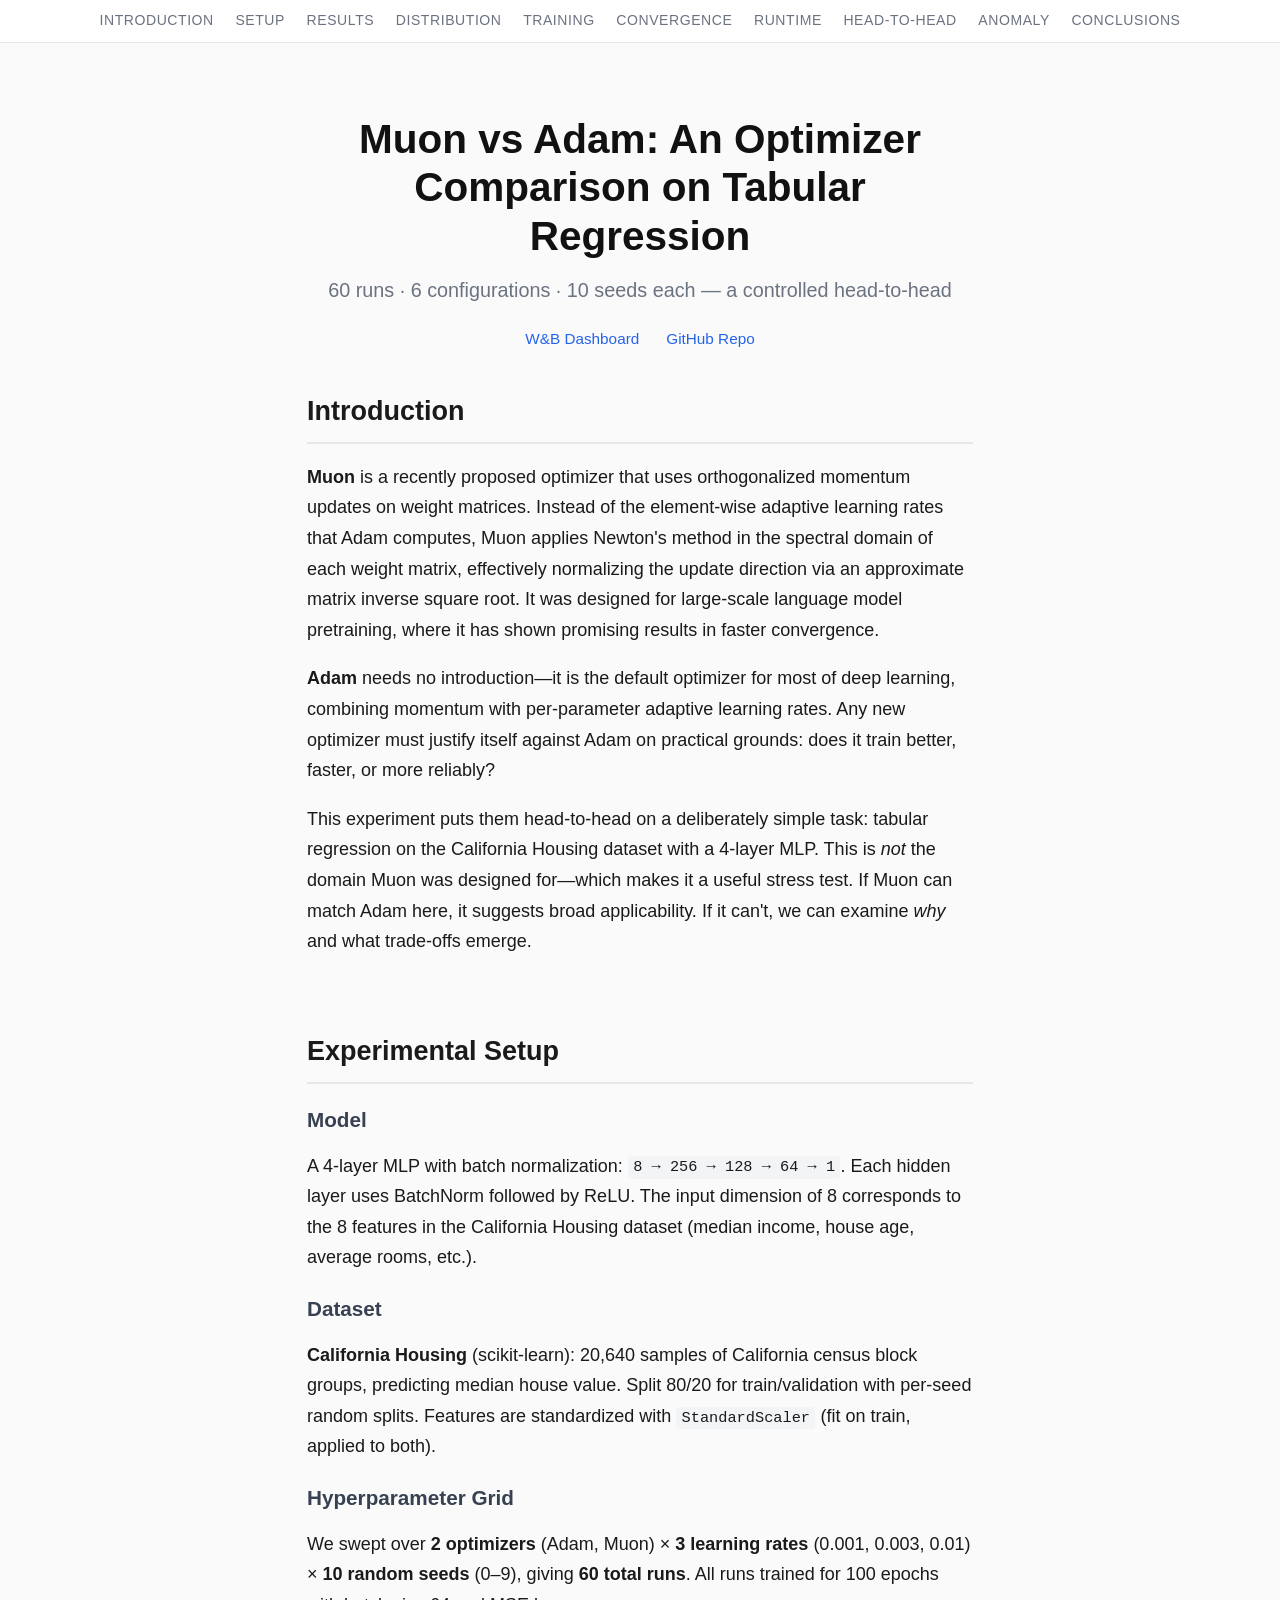
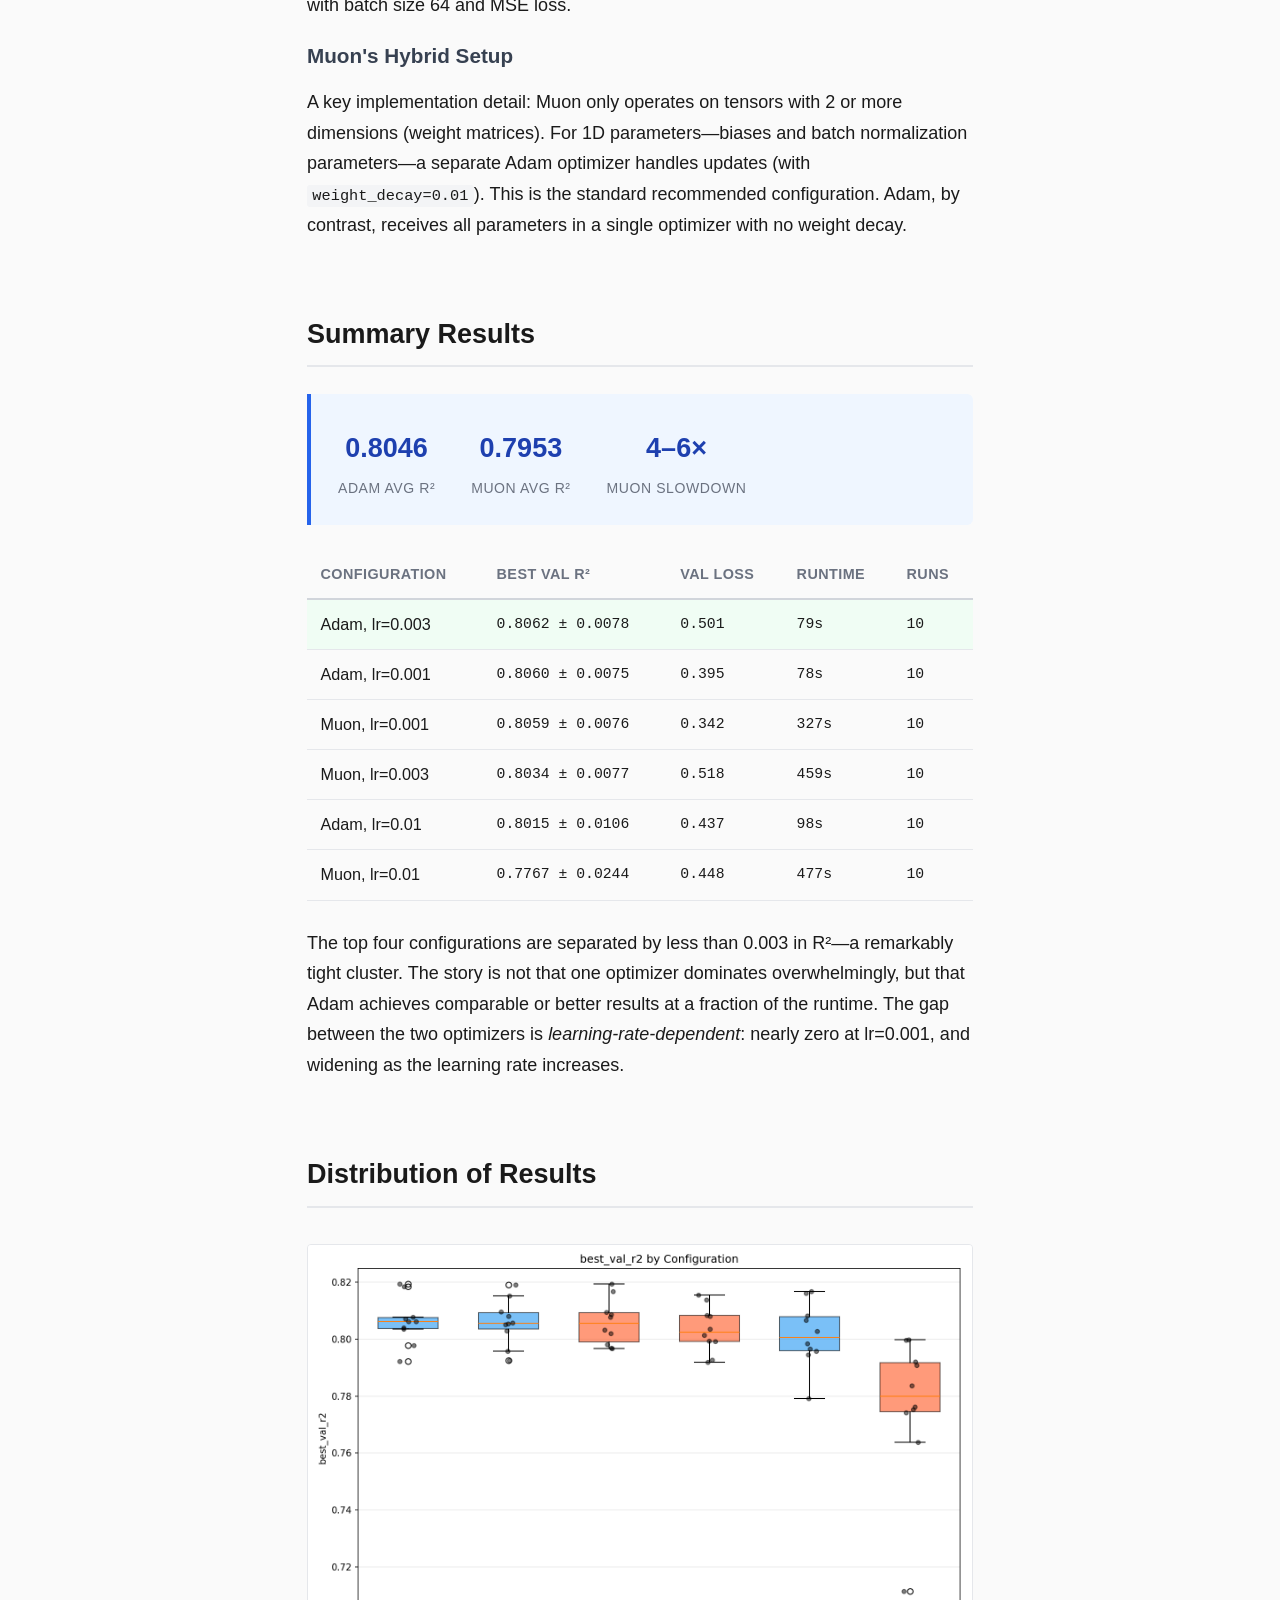
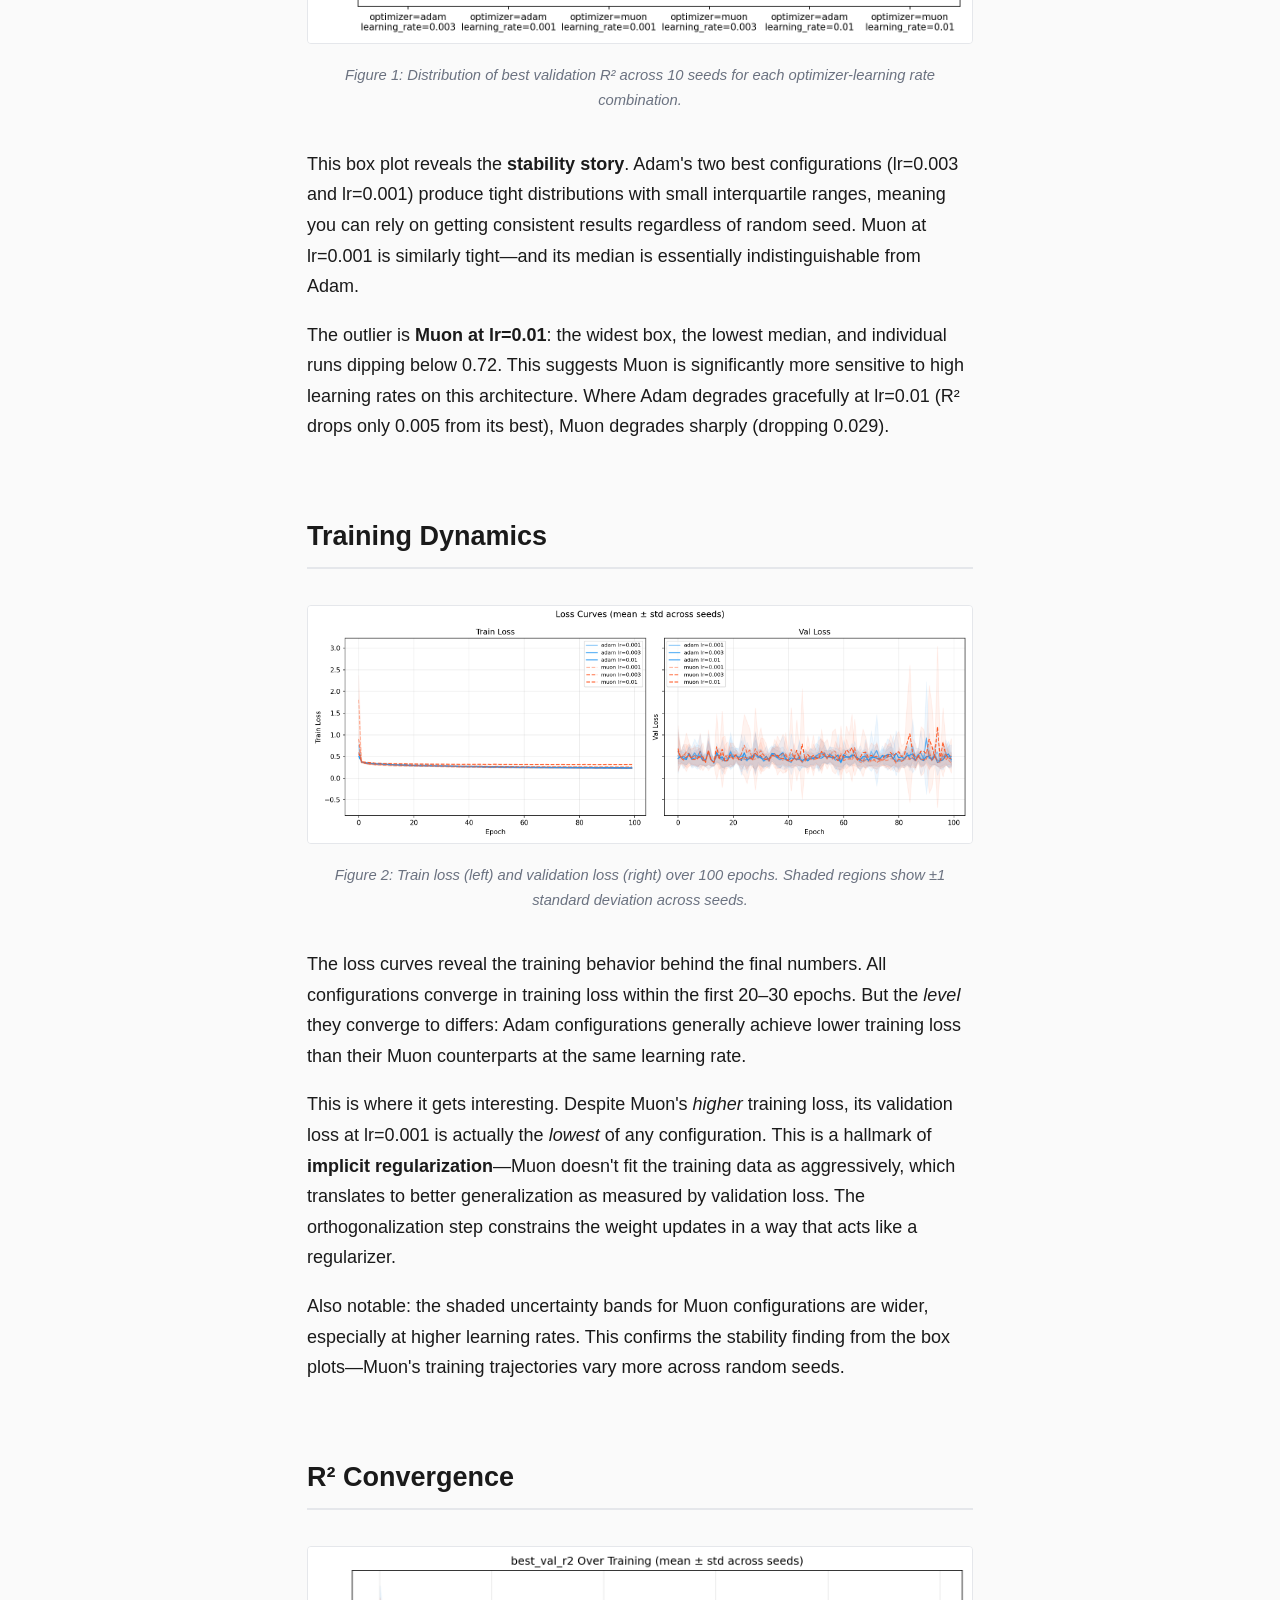
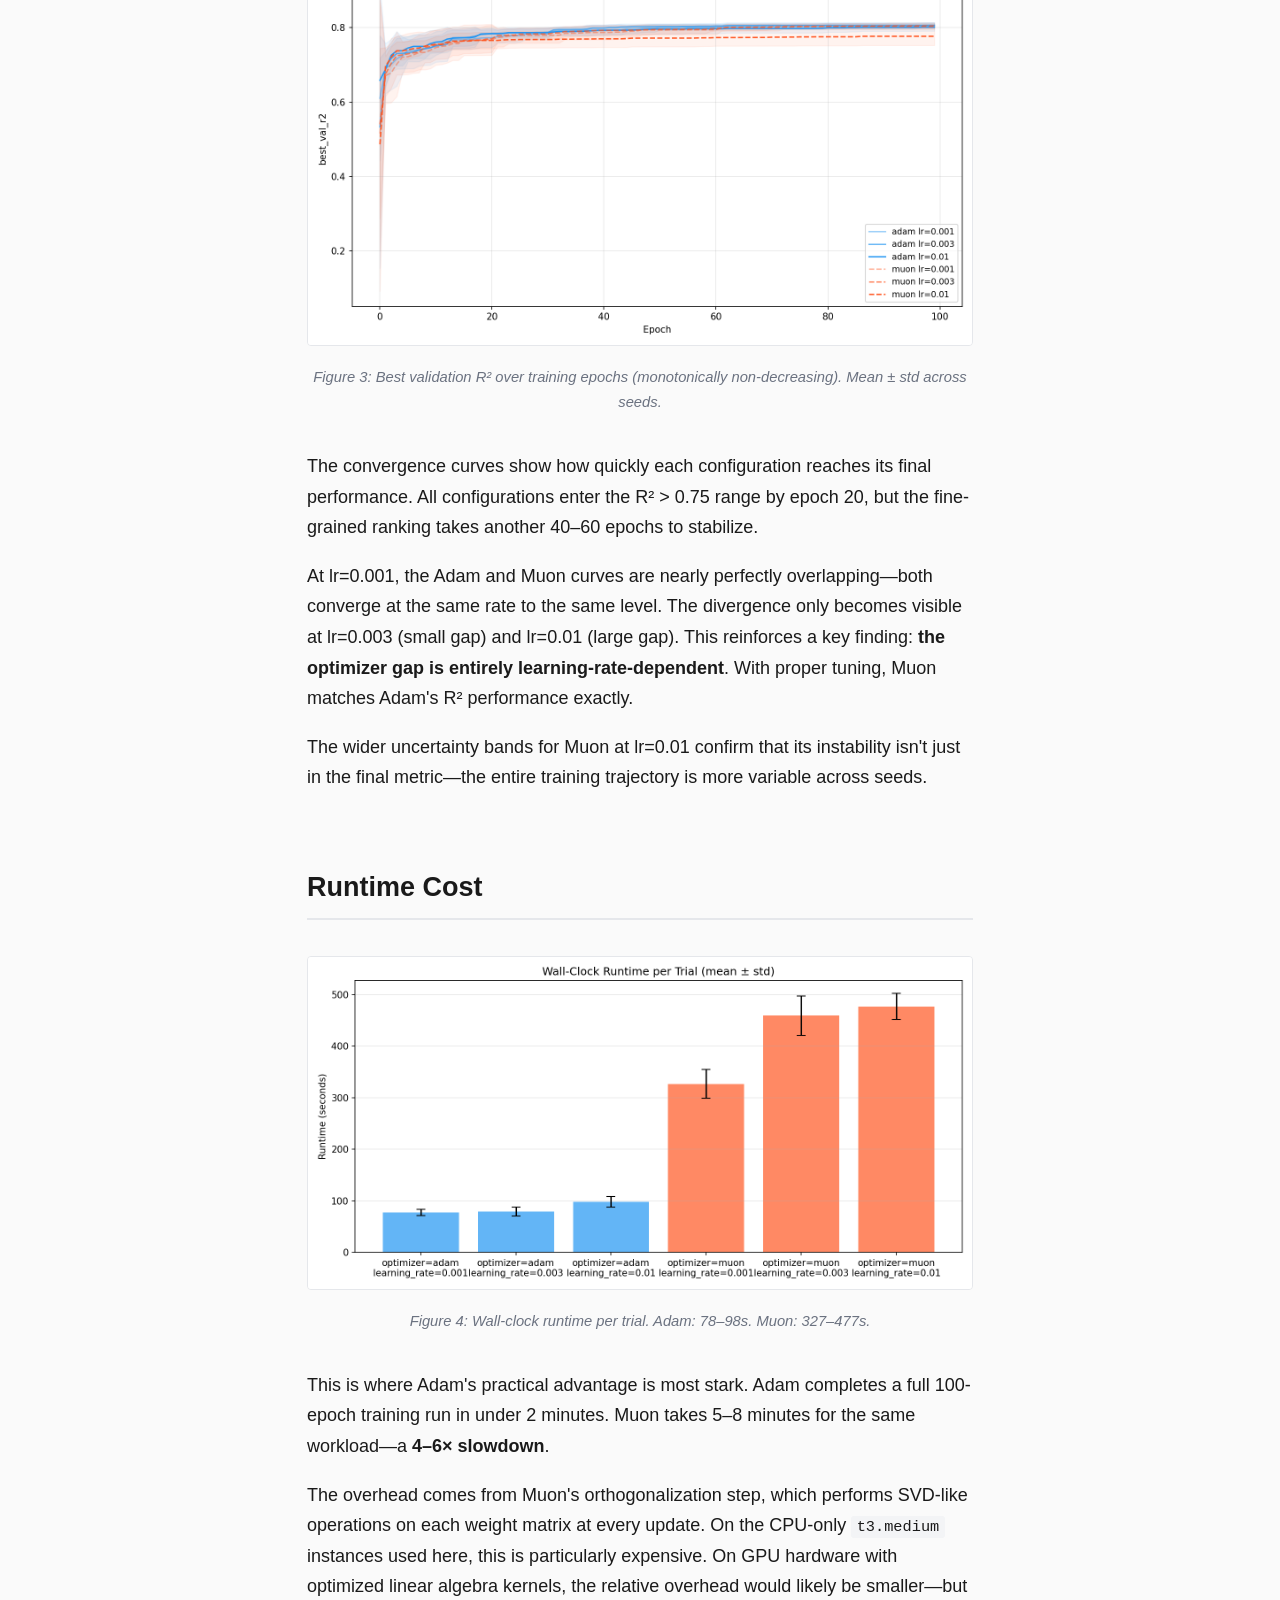
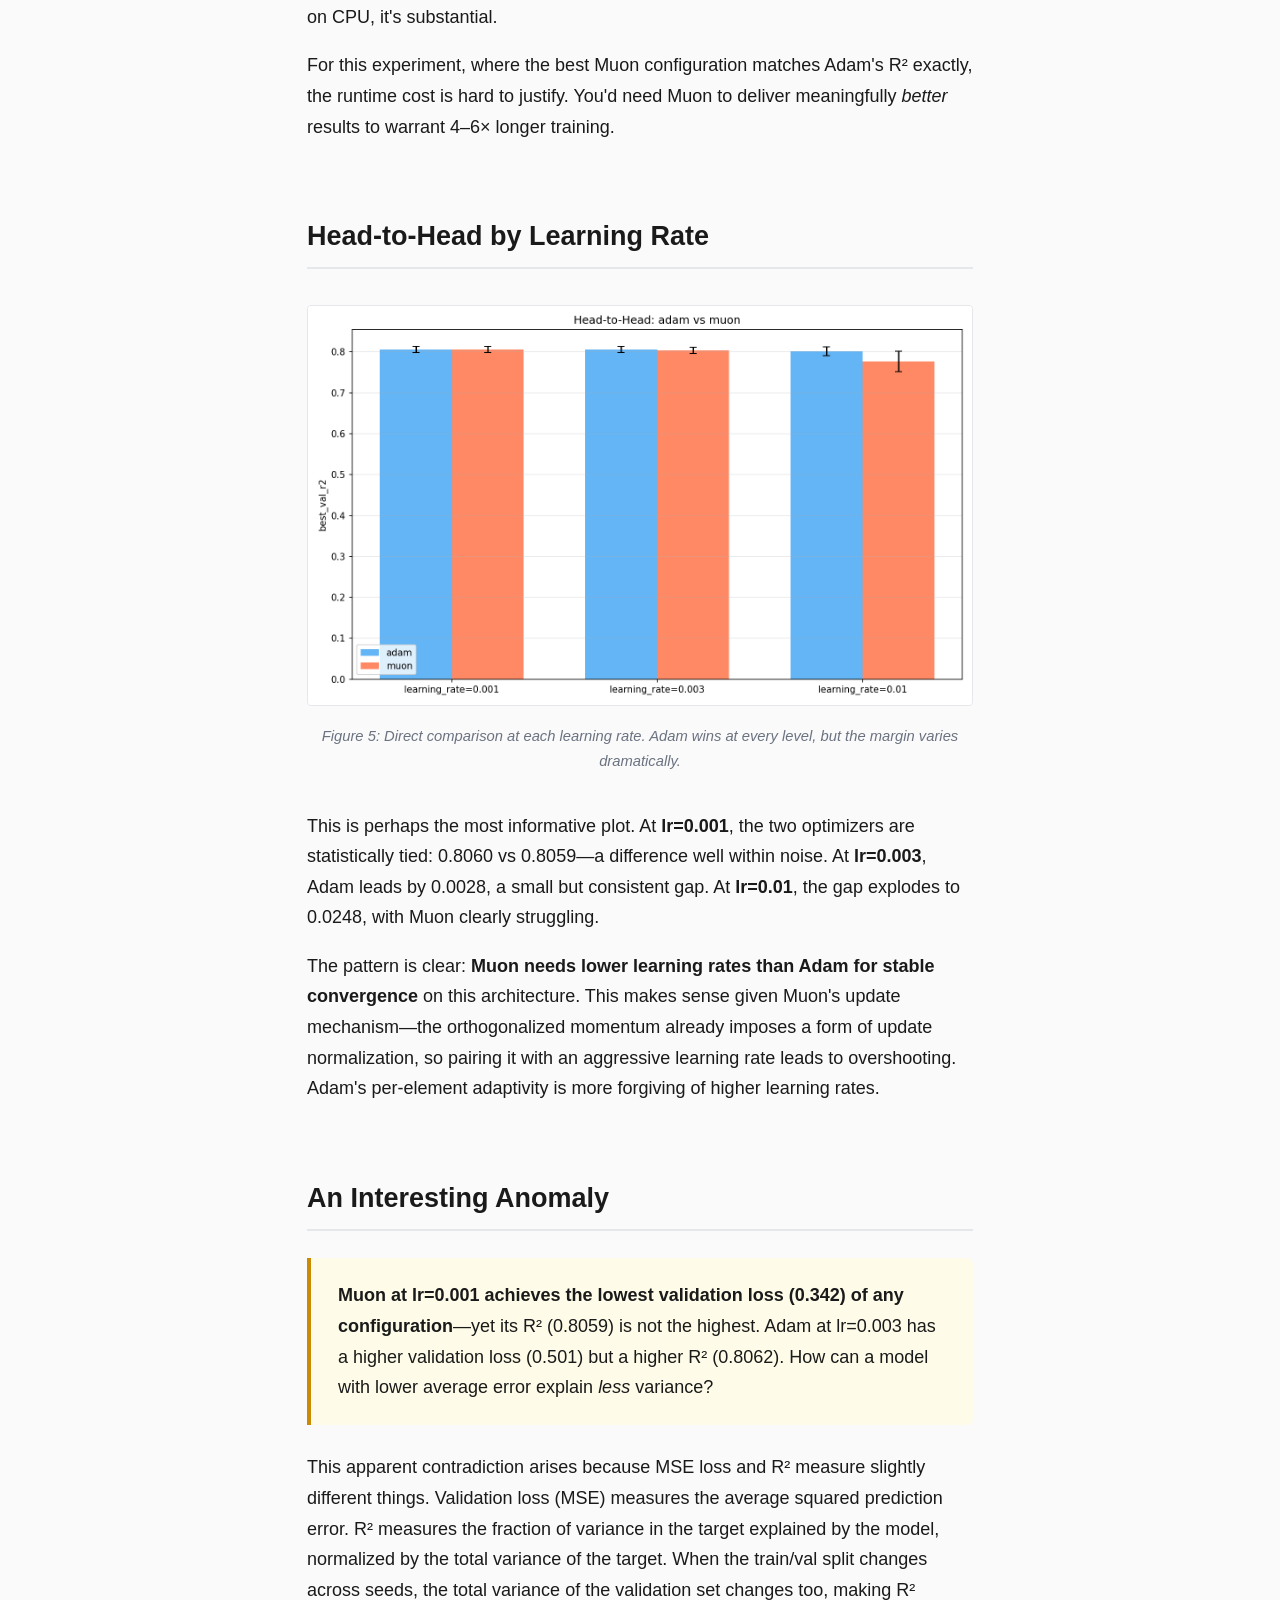
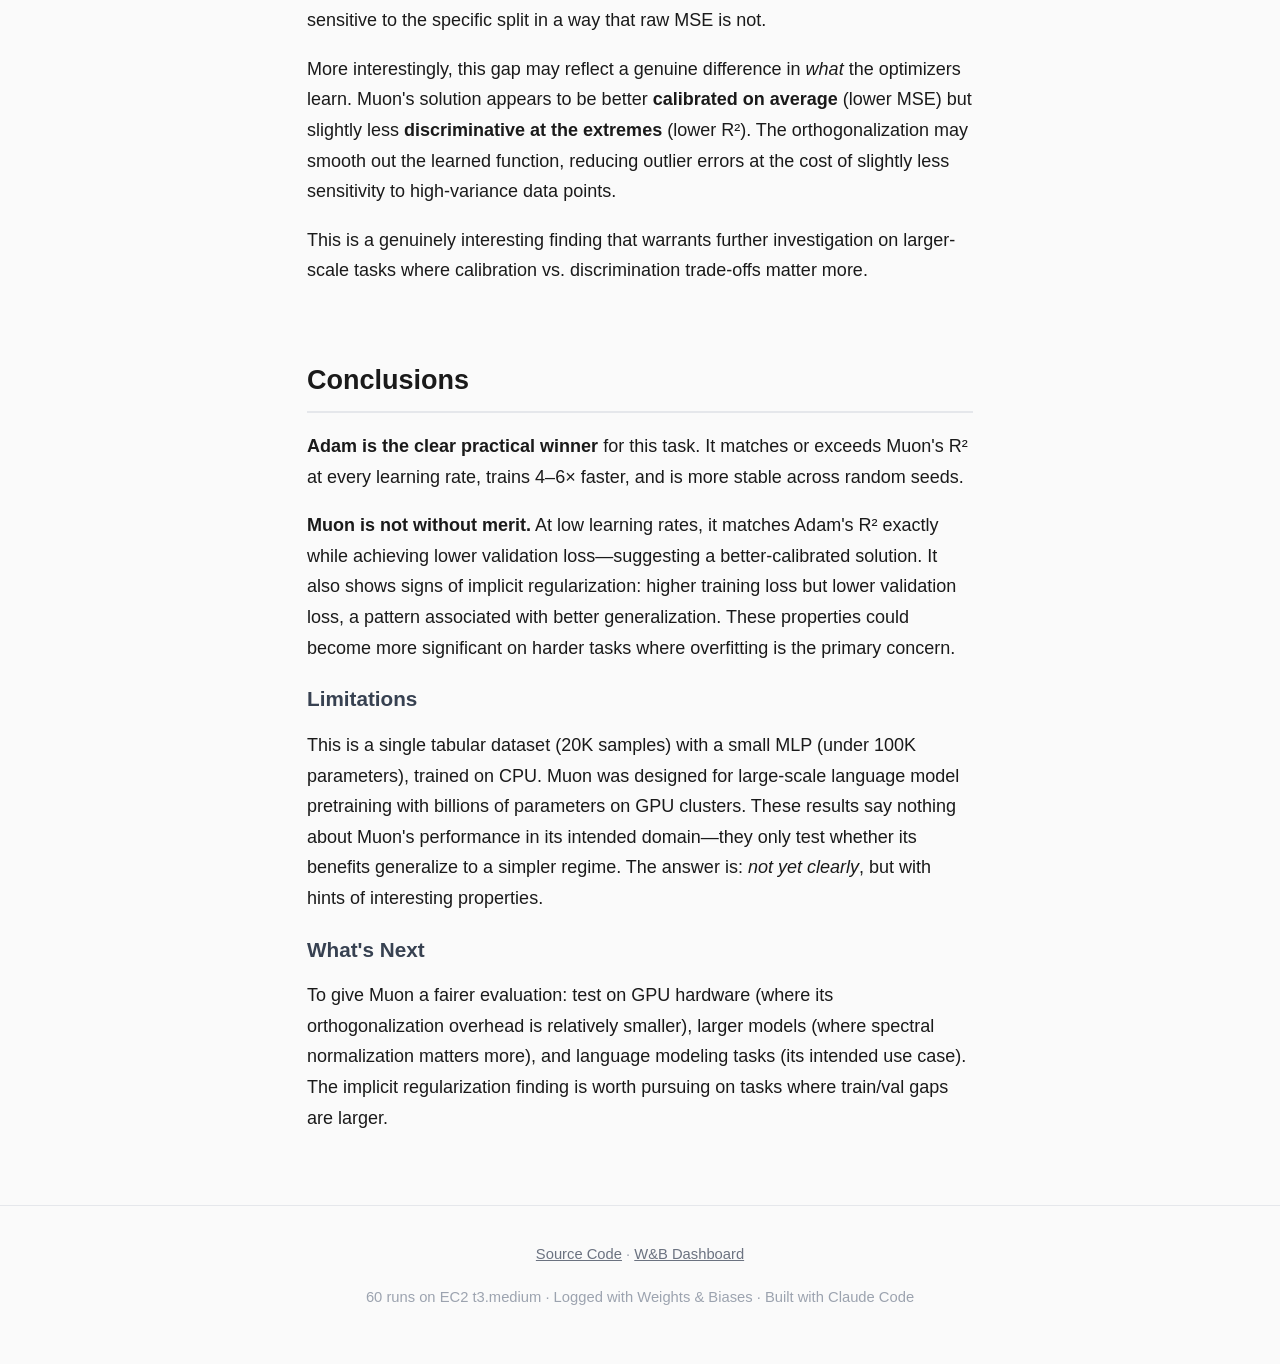
==== docs/index.html @ c7d6c26d "Add GitHub Pages site for Muon vs Adam experiment results Static single-page site with narrative ana" ====
<!DOCTYPE html>
<html lang="en">
<head>
    <meta charset="UTF-8">
    <meta name="viewport" content="width=device-width, initial-scale=1.0">
    <title>Muon vs Adam: Optimizer Comparison</title>
    <link rel="stylesheet" href="style.css">
</head>
<body>

<nav>
    <a href="#introduction">Introduction</a>
    <a href="#setup">Setup</a>
    <a href="#results">Results</a>
    <a href="#distribution">Distribution</a>
    <a href="#training">Training</a>
    <a href="#convergence">Convergence</a>
    <a href="#runtime">Runtime</a>
    <a href="#head-to-head">Head-to-Head</a>
    <a href="#anomaly">Anomaly</a>
    <a href="#conclusions">Conclusions</a>
</nav>

<div class="container">

<header>
    <h1>Muon vs Adam: An Optimizer Comparison on Tabular Regression</h1>
    <p class="tagline">60 runs &middot; 6 configurations &middot; 10 seeds each &mdash; a controlled head-to-head</p>
    <div class="links">
        <a href="https://wandb.ai/hiremath-sujai1/adam-vs-muon?group=adam-vs-muon">W&B Dashboard</a>
        <a href="https://github.com/Sujai1/shreshth-play">GitHub Repo</a>
    </div>
</header>

<!-- Introduction -->
<section id="introduction">
    <h2>Introduction</h2>
    <p>
        <strong>Muon</strong> is a recently proposed optimizer that uses orthogonalized momentum updates on weight matrices.
        Instead of the element-wise adaptive learning rates that Adam computes, Muon applies Newton's method in the
        spectral domain of each weight matrix, effectively normalizing the update direction via an approximate matrix
        inverse square root. It was designed for large-scale language model pretraining, where it has shown promising
        results in faster convergence.
    </p>
    <p>
        <strong>Adam</strong> needs no introduction&mdash;it is the default optimizer for most of deep learning,
        combining momentum with per-parameter adaptive learning rates. Any new optimizer must justify itself against Adam
        on practical grounds: does it train better, faster, or more reliably?
    </p>
    <p>
        This experiment puts them head-to-head on a deliberately simple task: tabular regression on the California Housing
        dataset with a 4-layer MLP. This is <em>not</em> the domain Muon was designed for&mdash;which makes it a useful
        stress test. If Muon can match Adam here, it suggests broad applicability. If it can't, we can examine <em>why</em>
        and what trade-offs emerge.
    </p>
</section>

<!-- Experimental Setup -->
<section id="setup">
    <h2>Experimental Setup</h2>

    <h3>Model</h3>
    <p>
        A 4-layer MLP with batch normalization: <code>8 &rarr; 256 &rarr; 128 &rarr; 64 &rarr; 1</code>.
        Each hidden layer uses BatchNorm followed by ReLU. The input dimension of 8 corresponds to the 8 features
        in the California Housing dataset (median income, house age, average rooms, etc.).
    </p>

    <h3>Dataset</h3>
    <p>
        <strong>California Housing</strong> (scikit-learn): 20,640 samples of California census block groups, predicting
        median house value. Split 80/20 for train/validation with per-seed random splits. Features are standardized
        with <code>StandardScaler</code> (fit on train, applied to both).
    </p>

    <h3>Hyperparameter Grid</h3>
    <p>
        We swept over <strong>2 optimizers</strong> (Adam, Muon) &times; <strong>3 learning rates</strong>
        (0.001, 0.003, 0.01) &times; <strong>10 random seeds</strong> (0&ndash;9), giving <strong>60 total runs</strong>.
        All runs trained for 100 epochs with batch size 64 and MSE loss.
    </p>

    <h3>Muon's Hybrid Setup</h3>
    <p>
        A key implementation detail: Muon only operates on tensors with 2 or more dimensions (weight matrices).
        For 1D parameters&mdash;biases and batch normalization parameters&mdash;a separate Adam optimizer handles updates
        (with <code>weight_decay=0.01</code>). This is the standard recommended configuration. Adam, by contrast,
        receives all parameters in a single optimizer with no weight decay.
    </p>
</section>

<!-- Summary Results -->
<section id="results">
    <h2>Summary Results</h2>

    <div class="callout">
        <div class="stat-row">
            <div class="stat">
                <span class="value">0.8046</span>
                <span class="label">Adam avg R&sup2;</span>
            </div>
            <div class="stat">
                <span class="value">0.7953</span>
                <span class="label">Muon avg R&sup2;</span>
            </div>
            <div class="stat">
                <span class="value">4&ndash;6&times;</span>
                <span class="label">Muon slowdown</span>
            </div>
        </div>
    </div>

    <table>
        <thead>
            <tr>
                <th>Configuration</th>
                <th>Best Val R&sup2;</th>
                <th>Val Loss</th>
                <th>Runtime</th>
                <th>Runs</th>
            </tr>
        </thead>
        <tbody>
            <tr class="highlight-row">
                <td>Adam, lr=0.003</td>
                <td>0.8062 &plusmn; 0.0078</td>
                <td>0.501</td>
                <td>79s</td>
                <td>10</td>
            </tr>
            <tr>
                <td>Adam, lr=0.001</td>
                <td>0.8060 &plusmn; 0.0075</td>
                <td>0.395</td>
                <td>78s</td>
                <td>10</td>
            </tr>
            <tr>
                <td>Muon, lr=0.001</td>
                <td>0.8059 &plusmn; 0.0076</td>
                <td>0.342</td>
                <td>327s</td>
                <td>10</td>
            </tr>
            <tr>
                <td>Muon, lr=0.003</td>
                <td>0.8034 &plusmn; 0.0077</td>
                <td>0.518</td>
                <td>459s</td>
                <td>10</td>
            </tr>
            <tr>
                <td>Adam, lr=0.01</td>
                <td>0.8015 &plusmn; 0.0106</td>
                <td>0.437</td>
                <td>98s</td>
                <td>10</td>
            </tr>
            <tr>
                <td>Muon, lr=0.01</td>
                <td>0.7767 &plusmn; 0.0244</td>
                <td>0.448</td>
                <td>477s</td>
                <td>10</td>
            </tr>
        </tbody>
    </table>

    <p>
        The top four configurations are separated by less than 0.003 in R&sup2;&mdash;a remarkably tight cluster.
        The story is not that one optimizer dominates overwhelmingly, but that Adam achieves comparable or better
        results at a fraction of the runtime. The gap between the two optimizers is <em>learning-rate-dependent</em>:
        nearly zero at lr=0.001, and widening as the learning rate increases.
    </p>
</section>

<!-- Plot 1: Distribution -->
<section id="distribution">
    <h2>Distribution of Results</h2>

    <figure>
        <img src="plots/01_metric_boxplot.png" alt="Box plot of best validation R-squared across configurations" loading="lazy">
        <figcaption>Figure 1: Distribution of best validation R&sup2; across 10 seeds for each optimizer-learning rate combination.</figcaption>
    </figure>

    <p>
        This box plot reveals the <strong>stability story</strong>. Adam's two best configurations (lr=0.003 and lr=0.001)
        produce tight distributions with small interquartile ranges, meaning you can rely on getting consistent results
        regardless of random seed. Muon at lr=0.001 is similarly tight&mdash;and its median is essentially
        indistinguishable from Adam.
    </p>
    <p>
        The outlier is <strong>Muon at lr=0.01</strong>: the widest box, the lowest median, and individual runs dipping
        below 0.72. This suggests Muon is significantly more sensitive to high learning rates on this architecture.
        Where Adam degrades gracefully at lr=0.01 (R&sup2; drops only 0.005 from its best), Muon degrades sharply
        (dropping 0.029).
    </p>
</section>

<!-- Plot 2: Training Dynamics -->
<section id="training">
    <h2>Training Dynamics</h2>

    <figure>
        <img src="plots/02_loss_curves.png" alt="Train and validation loss curves over 100 epochs" loading="lazy">
        <figcaption>Figure 2: Train loss (left) and validation loss (right) over 100 epochs. Shaded regions show &plusmn;1 standard deviation across seeds.</figcaption>
    </figure>

    <p>
        The loss curves reveal the training behavior behind the final numbers. All configurations converge in
        training loss within the first 20&ndash;30 epochs. But the <em>level</em> they converge to differs: Adam
        configurations generally achieve lower training loss than their Muon counterparts at the same learning rate.
    </p>
    <p>
        This is where it gets interesting. Despite Muon's <em>higher</em> training loss, its validation loss
        at lr=0.001 is actually the <em>lowest</em> of any configuration. This is a hallmark of
        <strong>implicit regularization</strong>&mdash;Muon doesn't fit the training data as aggressively,
        which translates to better generalization as measured by validation loss. The orthogonalization step
        constrains the weight updates in a way that acts like a regularizer.
    </p>
    <p>
        Also notable: the shaded uncertainty bands for Muon configurations are wider, especially at higher learning
        rates. This confirms the stability finding from the box plots&mdash;Muon's training trajectories vary more
        across random seeds.
    </p>
</section>

<!-- Plot 3: R² Convergence -->
<section id="convergence">
    <h2>R&sup2; Convergence</h2>

    <figure>
        <img src="plots/03_primary_curves.png" alt="Validation R-squared convergence over epochs" loading="lazy">
        <figcaption>Figure 3: Best validation R&sup2; over training epochs (monotonically non-decreasing). Mean &plusmn; std across seeds.</figcaption>
    </figure>

    <p>
        The convergence curves show how quickly each configuration reaches its final performance. All configurations
        enter the R&sup2; &gt; 0.75 range by epoch 20, but the fine-grained ranking takes another 40&ndash;60 epochs
        to stabilize.
    </p>
    <p>
        At lr=0.001, the Adam and Muon curves are nearly perfectly overlapping&mdash;both converge at the same rate
        to the same level. The divergence only becomes visible at lr=0.003 (small gap) and lr=0.01 (large gap).
        This reinforces a key finding: <strong>the optimizer gap is entirely learning-rate-dependent</strong>.
        With proper tuning, Muon matches Adam's R&sup2; performance exactly.
    </p>
    <p>
        The wider uncertainty bands for Muon at lr=0.01 confirm that its instability isn't just in the final
        metric&mdash;the entire training trajectory is more variable across seeds.
    </p>
</section>

<!-- Plot 4: Runtime -->
<section id="runtime">
    <h2>Runtime Cost</h2>

    <figure>
        <img src="plots/04_runtime.png" alt="Wall-clock runtime comparison" loading="lazy">
        <figcaption>Figure 4: Wall-clock runtime per trial. Adam: 78&ndash;98s. Muon: 327&ndash;477s.</figcaption>
    </figure>

    <p>
        This is where Adam's practical advantage is most stark. Adam completes a full 100-epoch training run in
        under 2 minutes. Muon takes 5&ndash;8 minutes for the same workload&mdash;a <strong>4&ndash;6&times; slowdown</strong>.
    </p>
    <p>
        The overhead comes from Muon's orthogonalization step, which performs SVD-like operations on each weight
        matrix at every update. On the CPU-only <code>t3.medium</code> instances used here, this is particularly
        expensive. On GPU hardware with optimized linear algebra kernels, the relative overhead would likely
        be smaller&mdash;but on CPU, it's substantial.
    </p>
    <p>
        For this experiment, where the best Muon configuration matches Adam's R&sup2; exactly, the runtime cost
        is hard to justify. You'd need Muon to deliver meaningfully <em>better</em> results to warrant 4&ndash;6&times;
        longer training.
    </p>
</section>

<!-- Plot 5: Head-to-Head -->
<section id="head-to-head">
    <h2>Head-to-Head by Learning Rate</h2>

    <figure>
        <img src="plots/05_head_to_head.png" alt="Head-to-head comparison of Adam vs Muon at each learning rate" loading="lazy">
        <figcaption>Figure 5: Direct comparison at each learning rate. Adam wins at every level, but the margin varies dramatically.</figcaption>
    </figure>

    <p>
        This is perhaps the most informative plot. At <strong>lr=0.001</strong>, the two optimizers are
        statistically tied: 0.8060 vs 0.8059&mdash;a difference well within noise. At <strong>lr=0.003</strong>,
        Adam leads by 0.0028, a small but consistent gap. At <strong>lr=0.01</strong>, the gap explodes to
        0.0248, with Muon clearly struggling.
    </p>
    <p>
        The pattern is clear: <strong>Muon needs lower learning rates than Adam for stable convergence</strong>
        on this architecture. This makes sense given Muon's update mechanism&mdash;the orthogonalized momentum
        already imposes a form of update normalization, so pairing it with an aggressive learning rate leads
        to overshooting. Adam's per-element adaptivity is more forgiving of higher learning rates.
    </p>
</section>

<!-- The Anomaly -->
<section id="anomaly">
    <h2>An Interesting Anomaly</h2>

    <div class="anomaly">
        <p>
            <strong>Muon at lr=0.001 achieves the lowest validation loss (0.342) of any configuration</strong>&mdash;yet
            its R&sup2; (0.8059) is not the highest. Adam at lr=0.003 has a higher validation loss (0.501) but a
            higher R&sup2; (0.8062). How can a model with lower average error explain <em>less</em> variance?
        </p>
    </div>

    <p>
        This apparent contradiction arises because MSE loss and R&sup2; measure slightly different things.
        Validation loss (MSE) measures the average squared prediction error. R&sup2; measures the fraction of
        variance in the target explained by the model, normalized by the total variance of the target. When
        the train/val split changes across seeds, the total variance of the validation set changes too,
        making R&sup2; sensitive to the specific split in a way that raw MSE is not.
    </p>
    <p>
        More interestingly, this gap may reflect a genuine difference in <em>what</em> the optimizers learn.
        Muon's solution appears to be better <strong>calibrated on average</strong> (lower MSE) but slightly
        less <strong>discriminative at the extremes</strong> (lower R&sup2;). The orthogonalization may smooth
        out the learned function, reducing outlier errors at the cost of slightly less sensitivity to
        high-variance data points.
    </p>
    <p>
        This is a genuinely interesting finding that warrants further investigation on larger-scale tasks
        where calibration vs. discrimination trade-offs matter more.
    </p>
</section>

<!-- Conclusions -->
<section id="conclusions">
    <h2>Conclusions</h2>

    <p>
        <strong>Adam is the clear practical winner</strong> for this task. It matches or exceeds Muon's R&sup2;
        at every learning rate, trains 4&ndash;6&times; faster, and is more stable across random seeds.
    </p>

    <p>
        <strong>Muon is not without merit.</strong> At low learning rates, it matches Adam's R&sup2; exactly
        while achieving lower validation loss&mdash;suggesting a better-calibrated solution. It also shows signs
        of implicit regularization: higher training loss but lower validation loss, a pattern associated with
        better generalization. These properties could become more significant on harder tasks where overfitting
        is the primary concern.
    </p>

    <h3>Limitations</h3>
    <p>
        This is a single tabular dataset (20K samples) with a small MLP (under 100K parameters), trained on CPU.
        Muon was designed for large-scale language model pretraining with billions of parameters on GPU clusters.
        These results say nothing about Muon's performance in its intended domain&mdash;they only test whether
        its benefits generalize to a simpler regime. The answer is: <em>not yet clearly</em>, but with hints
        of interesting properties.
    </p>

    <h3>What's Next</h3>
    <p>
        To give Muon a fairer evaluation: test on GPU hardware (where its orthogonalization overhead is relatively
        smaller), larger models (where spectral normalization matters more), and language modeling tasks (its intended
        use case). The implicit regularization finding is worth pursuing on tasks where train/val gaps are larger.
    </p>
</section>

</div>

<footer>
    <p>
        <a href="https://github.com/Sujai1/shreshth-play">Source Code</a> &middot;
        <a href="https://wandb.ai/hiremath-sujai1/adam-vs-muon?group=adam-vs-muon">W&B Dashboard</a>
    </p>
    <p>60 runs on EC2 t3.medium &middot; Logged with Weights &amp; Biases &middot; Built with Claude Code</p>
</footer>

</body>
</html>
---- docs/style.css ----
/* Reset & Base */
*, *::before, *::after { box-sizing: border-box; margin: 0; padding: 0; }

html {
  scroll-behavior: smooth;
  font-size: 18px;
}

body {
  font-family: -apple-system, BlinkMacSystemFont, 'Segoe UI', Roboto, 'Helvetica Neue', Arial, sans-serif;
  color: #1a1a1a;
  background: #fafafa;
  line-height: 1.7;
  -webkit-font-smoothing: antialiased;
}

/* Nav */
nav {
  position: sticky;
  top: 0;
  background: #fff;
  border-bottom: 1px solid #e5e7eb;
  z-index: 100;
  padding: 0.5rem 1rem;
  font-size: 0.78rem;
  display: flex;
  gap: 1.2rem;
  justify-content: center;
  flex-wrap: wrap;
}

nav a {
  color: #6b7280;
  text-decoration: none;
  text-transform: uppercase;
  letter-spacing: 0.04em;
  transition: color 0.15s;
}

nav a:hover { color: #2563eb; }

/* Layout */
.container {
  max-width: 720px;
  margin: 0 auto;
  padding: 0 1.5rem;
}

section { margin-bottom: 4rem; }

/* Hero */
header {
  text-align: center;
  padding: 4rem 0 2rem;
}

header h1 {
  font-size: 2.25rem;
  font-weight: 700;
  line-height: 1.2;
  margin-bottom: 0.75rem;
  color: #111;
}

header .tagline {
  font-size: 1.1rem;
  color: #6b7280;
  margin-bottom: 1rem;
}

header .links {
  font-size: 0.85rem;
  display: flex;
  gap: 1.5rem;
  justify-content: center;
}

header .links a {
  color: #2563eb;
  text-decoration: none;
  border-bottom: 1px solid transparent;
}

header .links a:hover { border-bottom-color: #2563eb; }

/* Headings */
h2 {
  font-size: 1.5rem;
  font-weight: 600;
  margin-bottom: 1rem;
  padding-bottom: 0.4rem;
  border-bottom: 2px solid #e5e7eb;
}

h3 {
  font-size: 1.15rem;
  font-weight: 600;
  margin-bottom: 0.75rem;
  color: #374151;
}

/* Text */
p { margin-bottom: 1rem; }

a { color: #2563eb; }

strong { font-weight: 600; }

code {
  font-family: 'SF Mono', 'Fira Code', 'Fira Mono', Menlo, monospace;
  font-size: 0.85em;
  background: #f3f4f6;
  padding: 0.15em 0.35em;
  border-radius: 3px;
}

/* Callout */
.callout {
  background: #eff6ff;
  border-left: 4px solid #2563eb;
  padding: 1.25rem 1.5rem;
  margin: 1.5rem 0;
  border-radius: 0 6px 6px 0;
}

.callout p:last-child { margin-bottom: 0; }

.callout .stat-row {
  display: flex;
  gap: 2rem;
  flex-wrap: wrap;
  margin-top: 0.5rem;
}

.callout .stat {
  text-align: center;
}

.callout .stat .value {
  font-size: 1.5rem;
  font-weight: 700;
  color: #1e40af;
  display: block;
}

.callout .stat .label {
  font-size: 0.78rem;
  color: #6b7280;
  text-transform: uppercase;
  letter-spacing: 0.04em;
}

/* Table */
table {
  width: 100%;
  border-collapse: collapse;
  margin: 1.5rem 0;
  font-size: 0.9rem;
}

thead th {
  text-align: left;
  font-weight: 600;
  padding: 0.6rem 0.75rem;
  border-bottom: 2px solid #d1d5db;
  font-size: 0.8rem;
  text-transform: uppercase;
  letter-spacing: 0.03em;
  color: #6b7280;
}

tbody td {
  padding: 0.6rem 0.75rem;
  border-bottom: 1px solid #e5e7eb;
}

tbody tr:hover { background: #f9fafb; }

td:nth-child(n+2) {
  font-family: 'SF Mono', 'Fira Code', Menlo, monospace;
  font-size: 0.82rem;
}

.highlight-row { background: #f0fdf4; }

/* Figures */
figure {
  margin: 2rem 0;
}

figure img {
  width: 100%;
  border-radius: 4px;
  border: 1px solid #e5e7eb;
}

figcaption {
  font-size: 0.82rem;
  color: #6b7280;
  margin-top: 0.5rem;
  font-style: italic;
  text-align: center;
}

/* Anomaly section */
.anomaly {
  background: #fefce8;
  border-left: 4px solid #ca8a04;
  padding: 1.25rem 1.5rem;
  margin: 1.5rem 0;
  border-radius: 0 6px 6px 0;
}

.anomaly p:last-child { margin-bottom: 0; }

/* Footer */
footer {
  border-top: 1px solid #e5e7eb;
  padding: 2rem 0;
  text-align: center;
  font-size: 0.82rem;
  color: #9ca3af;
  margin-top: 2rem;
}

footer a { color: #6b7280; }

/* Responsive */
@media (max-width: 768px) {
  html { font-size: 16px; }
  header h1 { font-size: 1.75rem; }
  nav { font-size: 0.7rem; gap: 0.8rem; }
  .callout .stat-row { gap: 1rem; }
  table { font-size: 0.8rem; }
  td, th { padding: 0.4rem 0.5rem; }
}
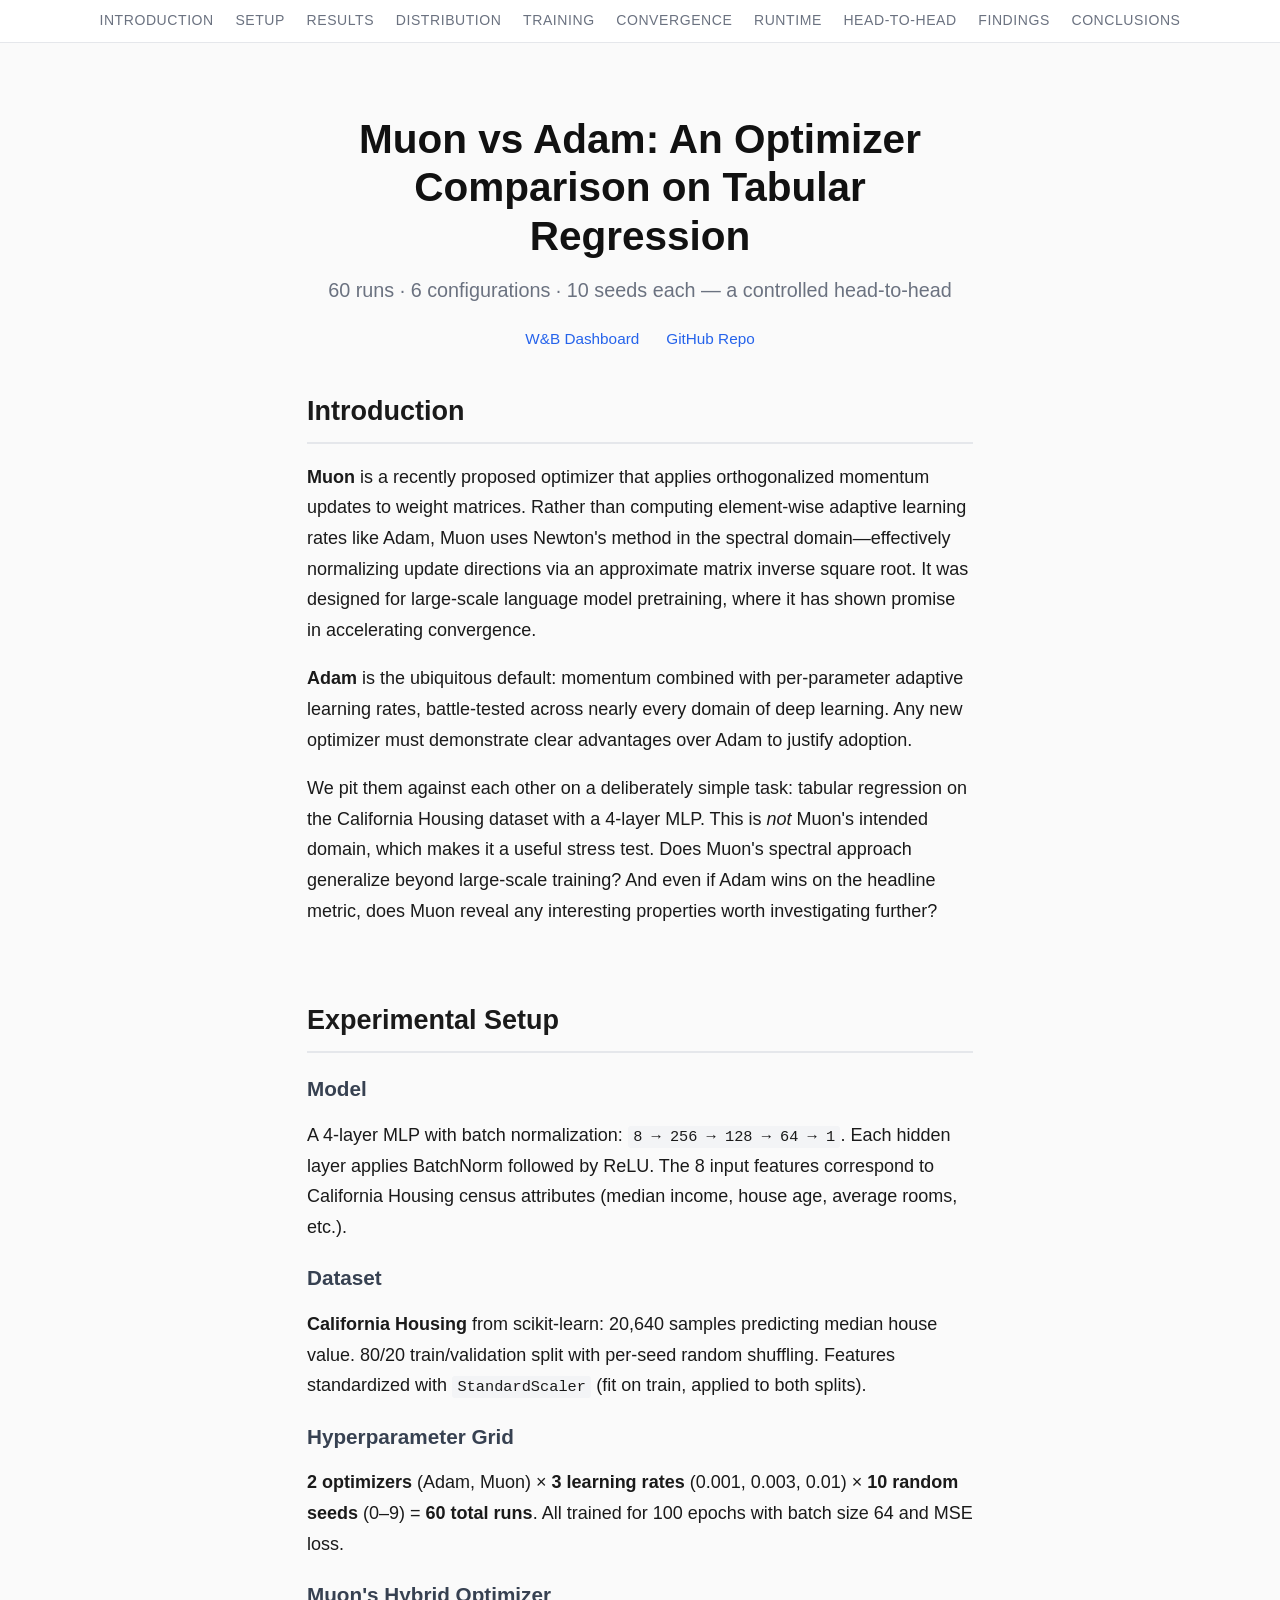
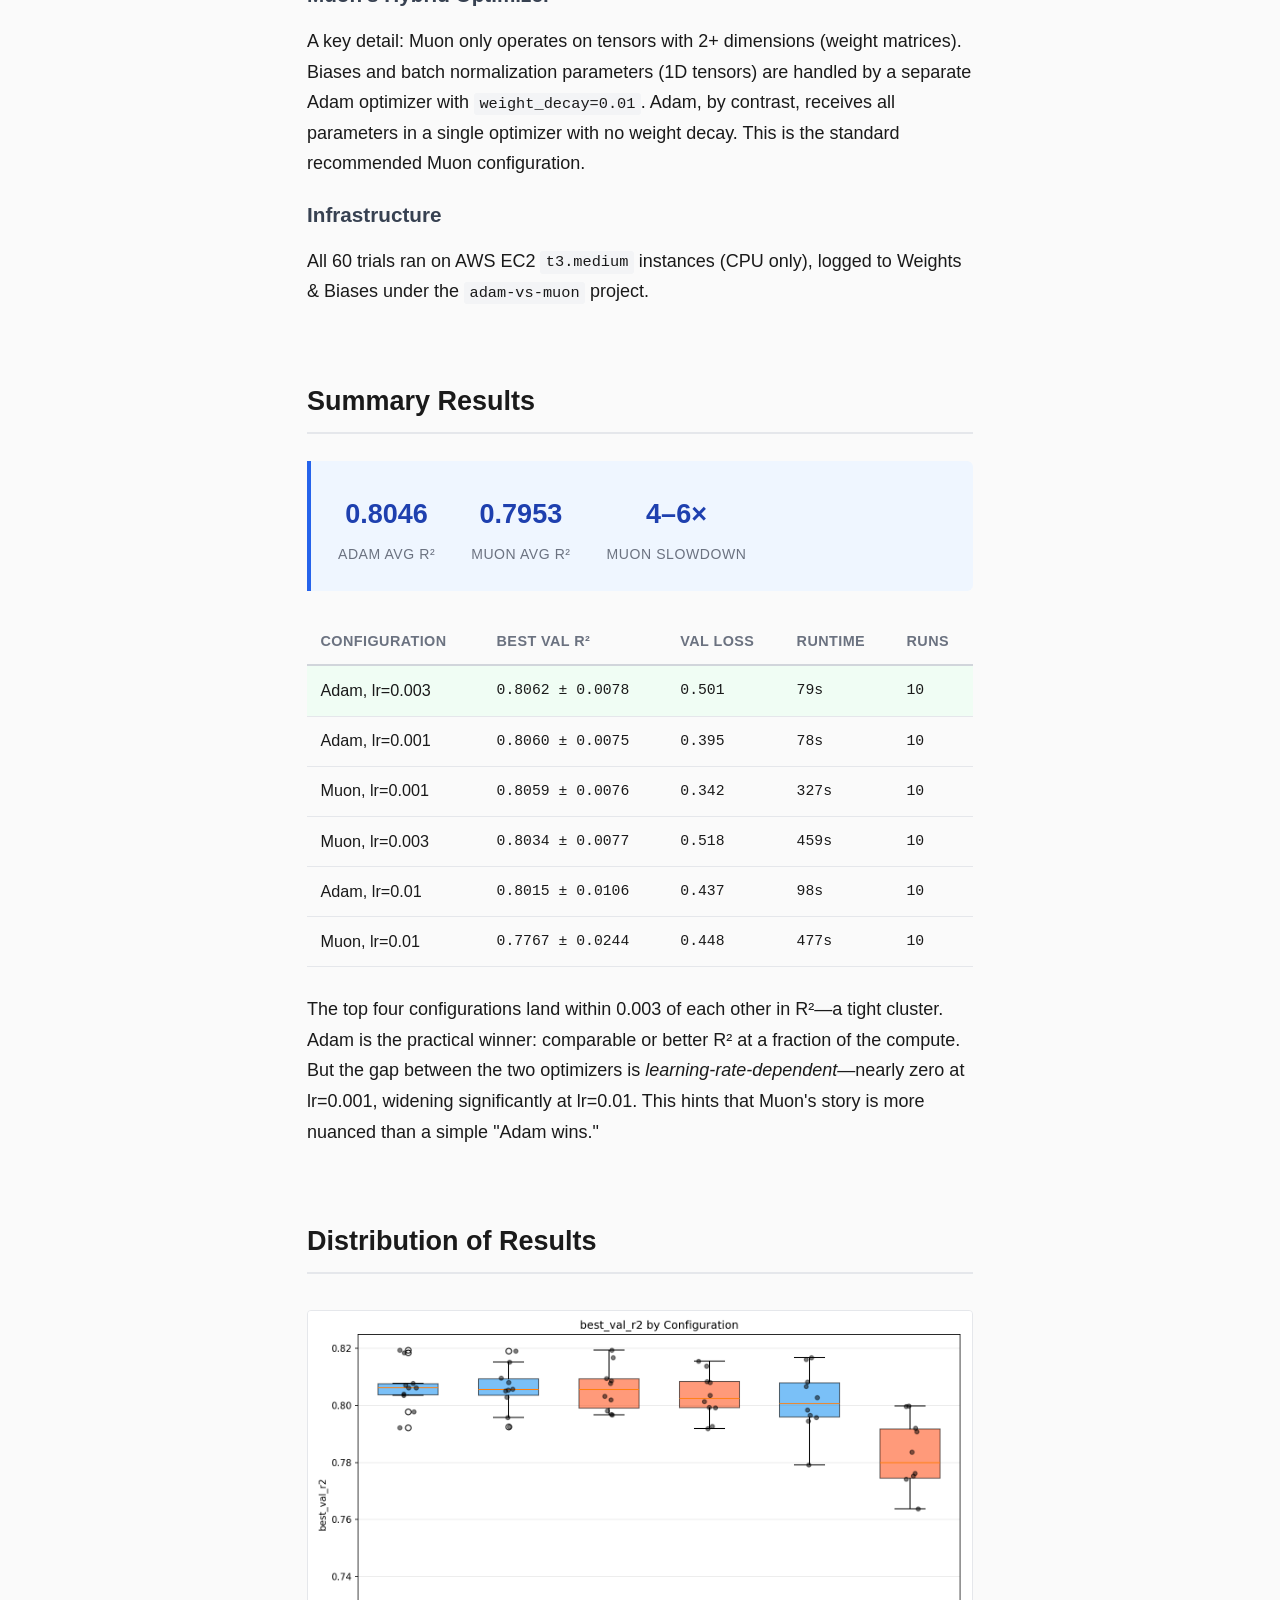
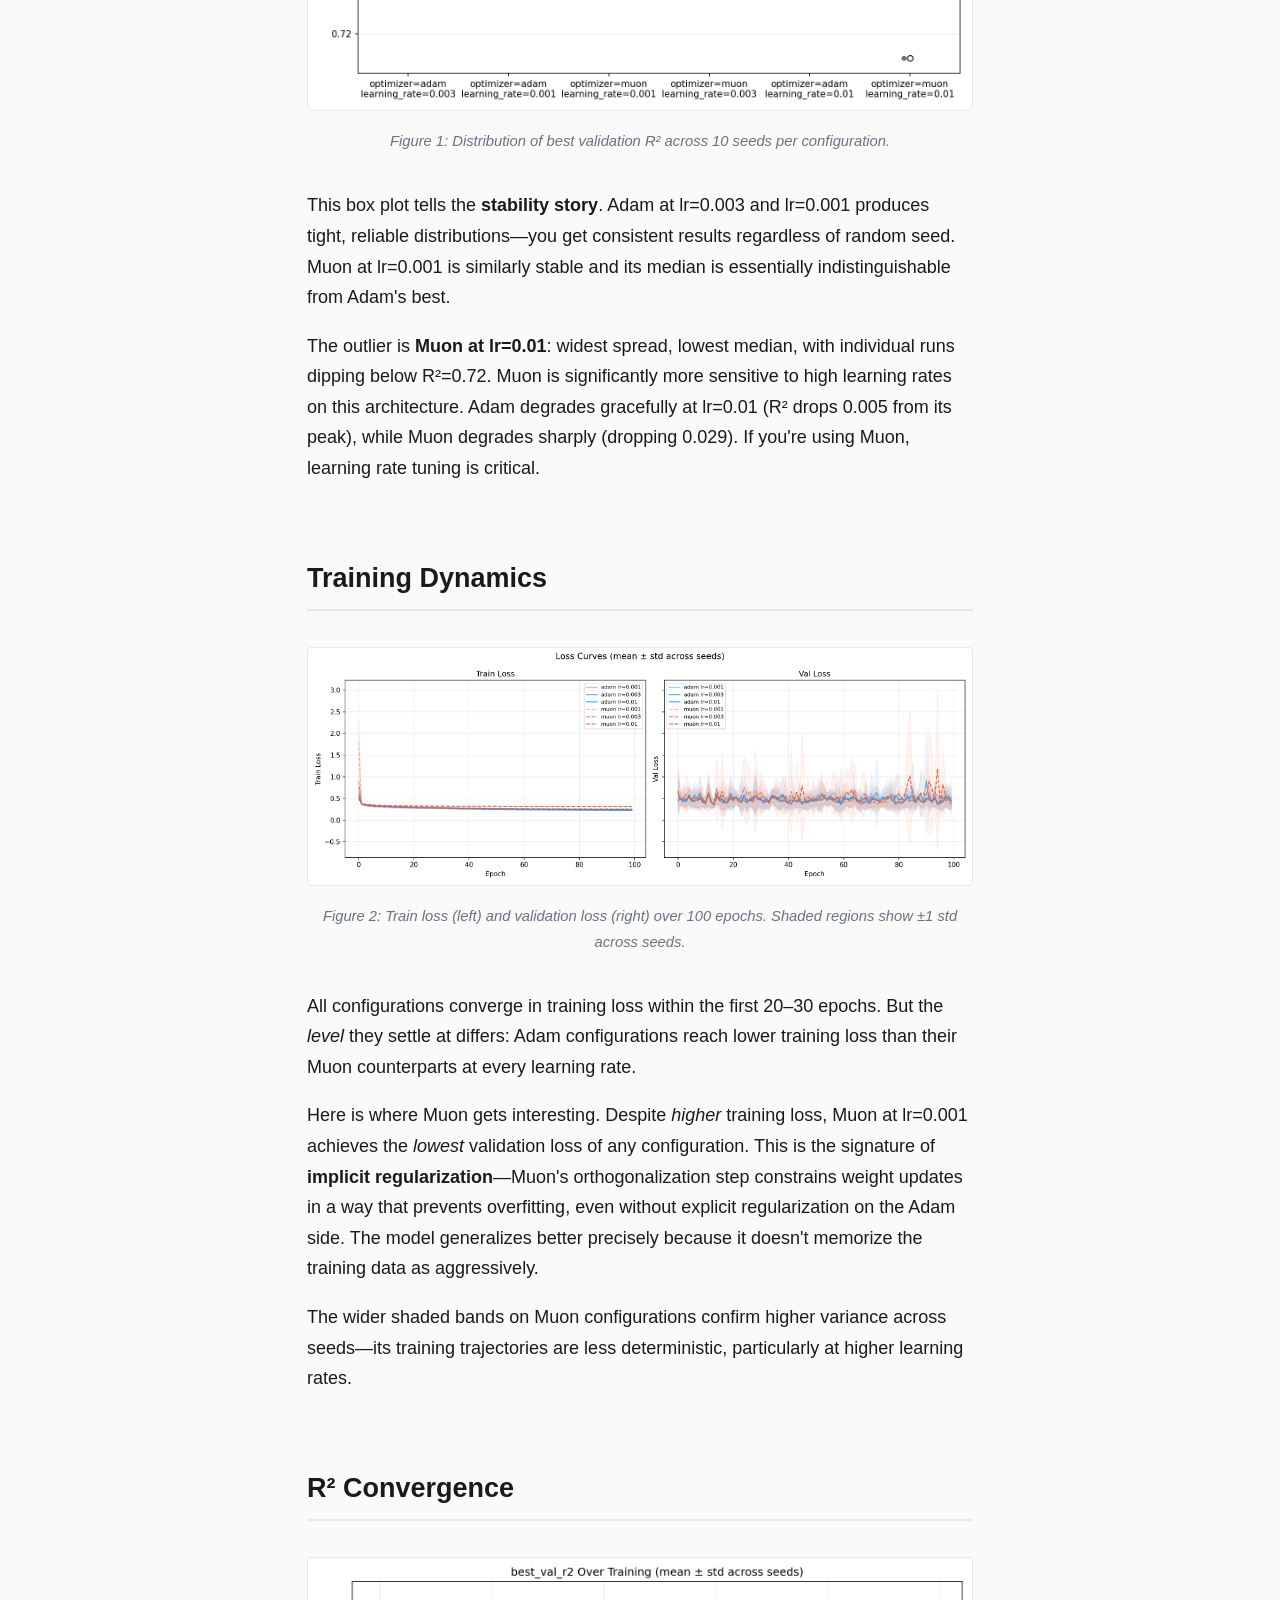
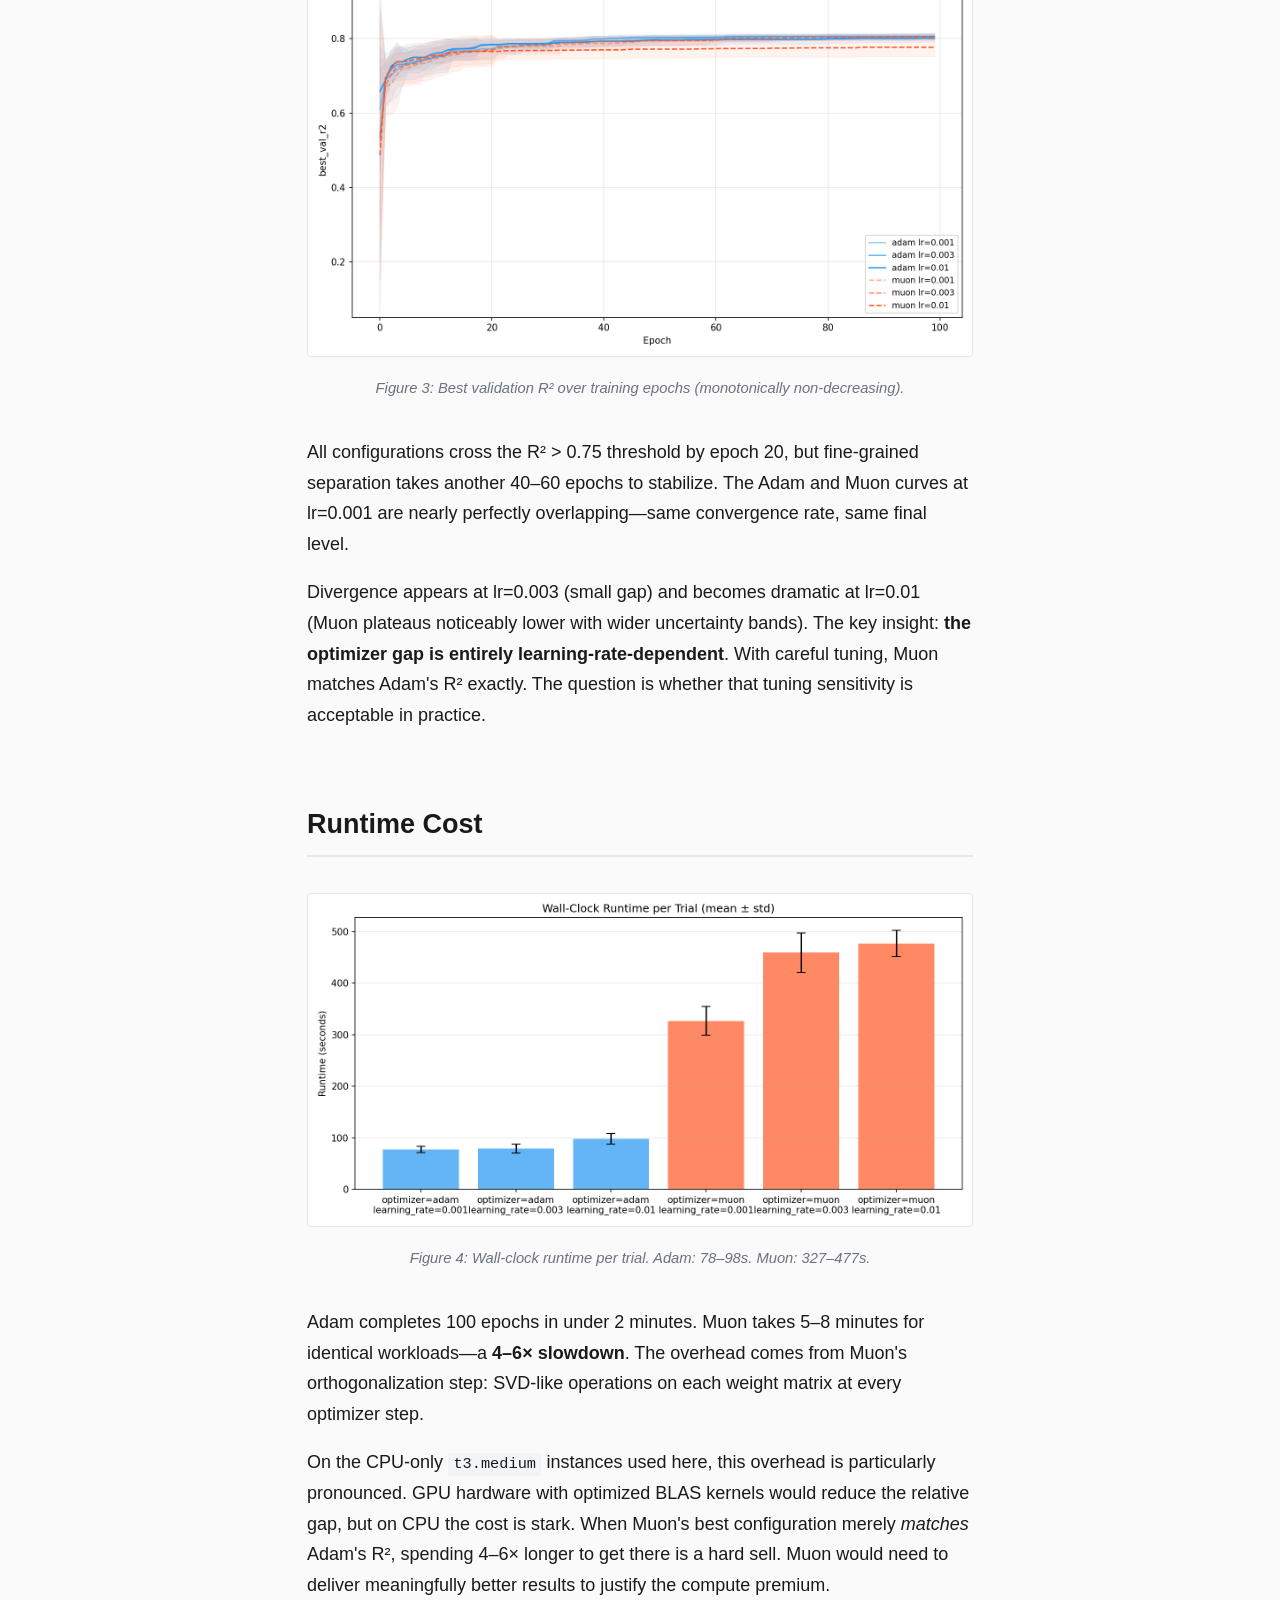
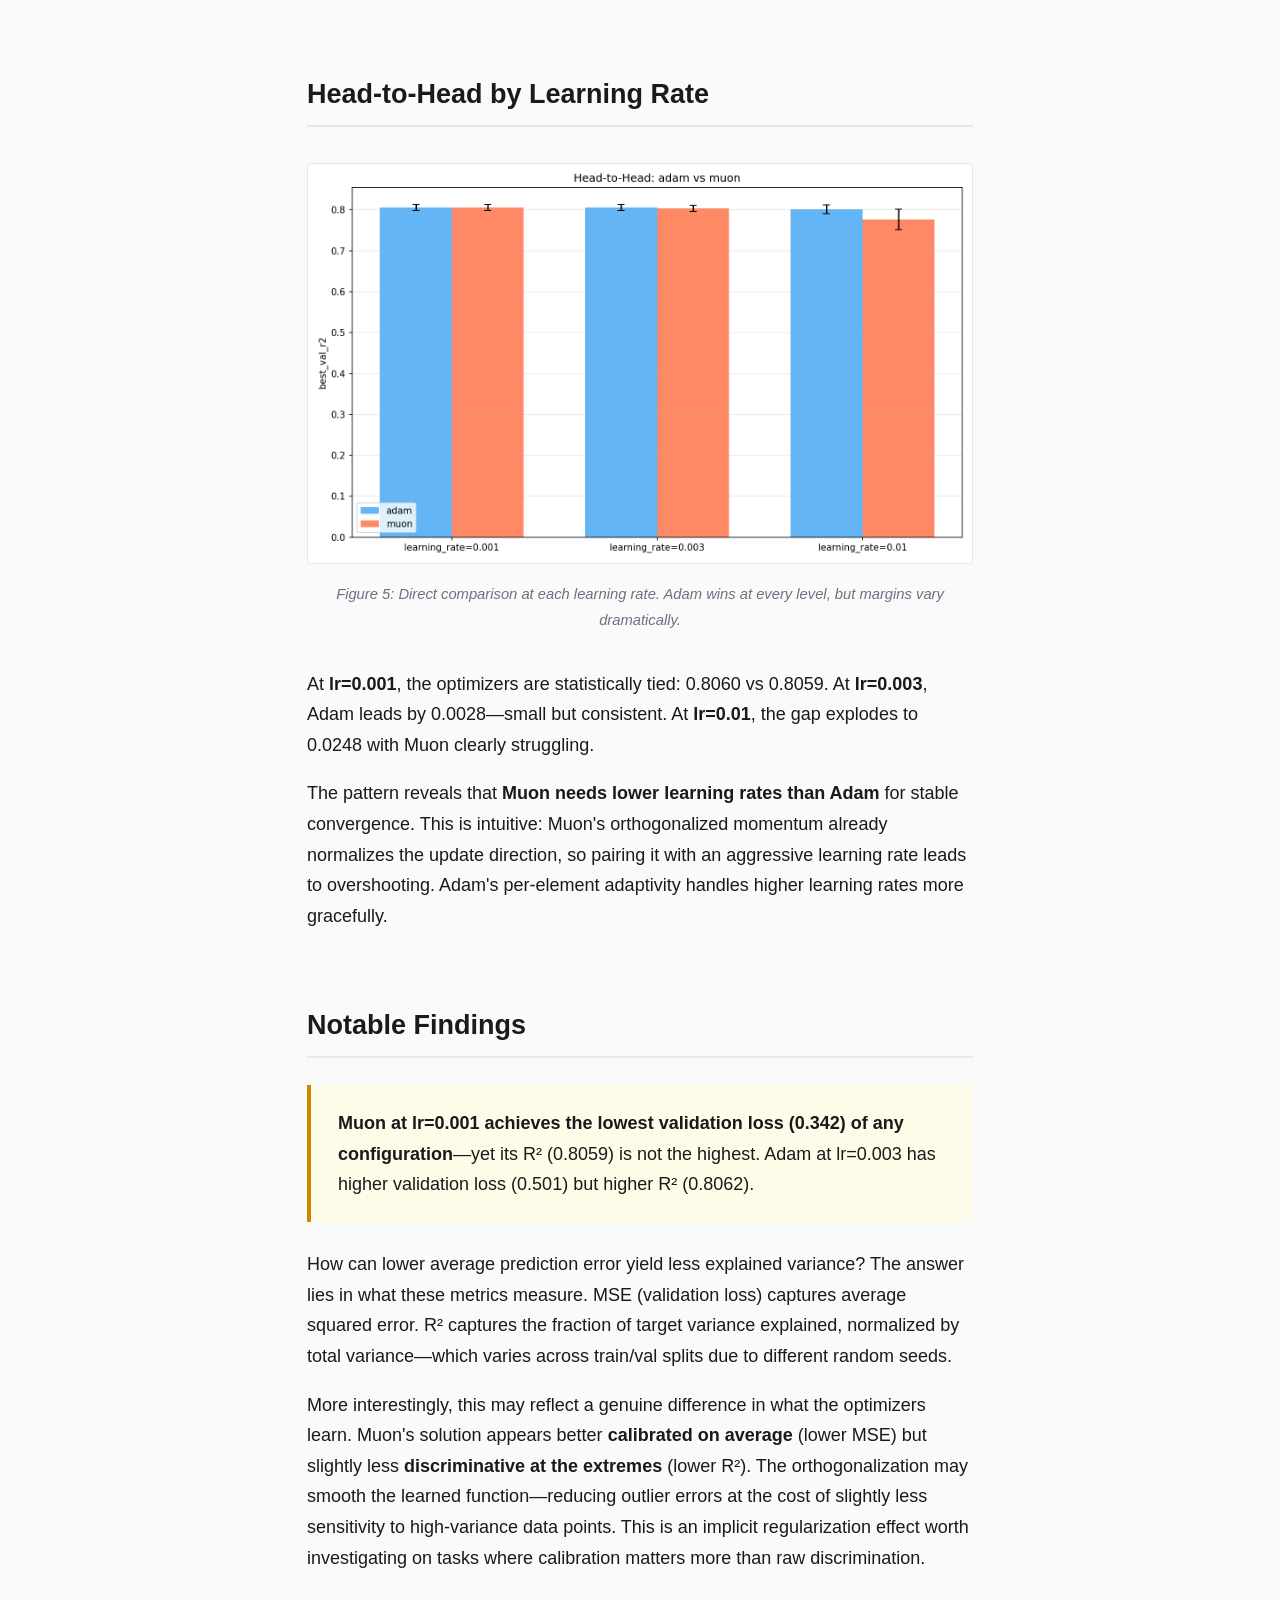
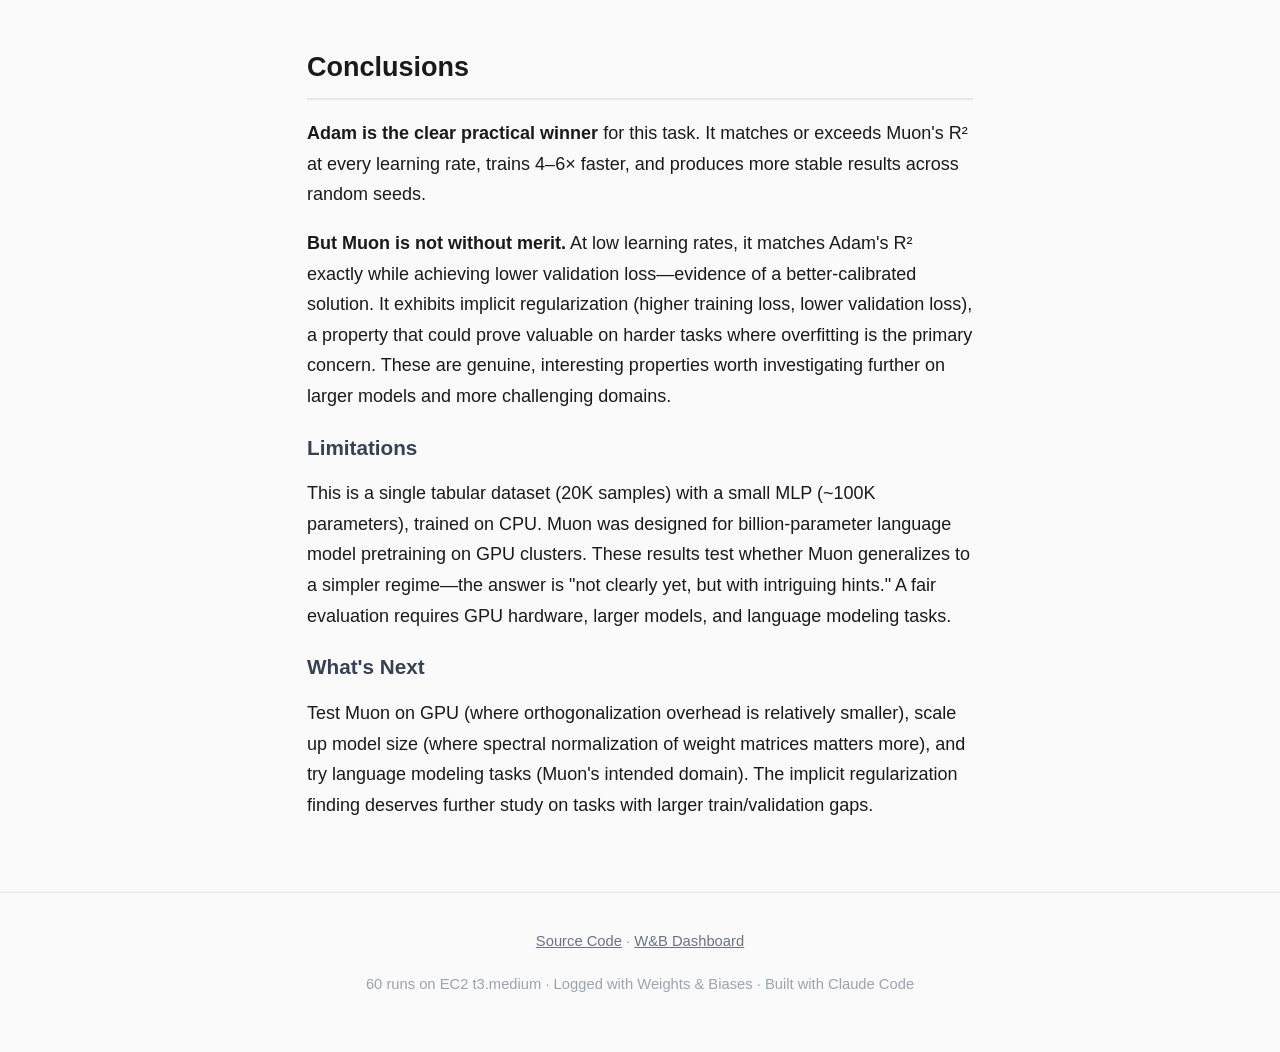
==== commit 4e380bea: "Add GitHub Pages site for Muon vs Adam results Static single-page site with narrative analysis of 60" ====
--- a/docs/index.html
+++ b/docs/index.html
@@ -17,7 +17,7 @@
     <a href="#convergence">Convergence</a>
     <a href="#runtime">Runtime</a>
     <a href="#head-to-head">Head-to-Head</a>
-    <a href="#anomaly">Anomaly</a>
+    <a href="#notable-findings">Findings</a>
     <a href="#conclusions">Conclusions</a>
 </nav>
 
@@ -36,22 +36,21 @@
 <section id="introduction">
     <h2>Introduction</h2>
     <p>
-        <strong>Muon</strong> is a recently proposed optimizer that uses orthogonalized momentum updates on weight matrices.
-        Instead of the element-wise adaptive learning rates that Adam computes, Muon applies Newton's method in the
-        spectral domain of each weight matrix, effectively normalizing the update direction via an approximate matrix
-        inverse square root. It was designed for large-scale language model pretraining, where it has shown promising
-        results in faster convergence.
-    </p>
-    <p>
-        <strong>Adam</strong> needs no introduction&mdash;it is the default optimizer for most of deep learning,
-        combining momentum with per-parameter adaptive learning rates. Any new optimizer must justify itself against Adam
-        on practical grounds: does it train better, faster, or more reliably?
-    </p>
-    <p>
-        This experiment puts them head-to-head on a deliberately simple task: tabular regression on the California Housing
-        dataset with a 4-layer MLP. This is <em>not</em> the domain Muon was designed for&mdash;which makes it a useful
-        stress test. If Muon can match Adam here, it suggests broad applicability. If it can't, we can examine <em>why</em>
-        and what trade-offs emerge.
+        <strong>Muon</strong> is a recently proposed optimizer that applies orthogonalized momentum updates to weight
+        matrices. Rather than computing element-wise adaptive learning rates like Adam, Muon uses Newton's method in the
+        spectral domain&mdash;effectively normalizing update directions via an approximate matrix inverse square root.
+        It was designed for large-scale language model pretraining, where it has shown promise in accelerating convergence.
+    </p>
+    <p>
+        <strong>Adam</strong> is the ubiquitous default: momentum combined with per-parameter adaptive learning rates,
+        battle-tested across nearly every domain of deep learning. Any new optimizer must demonstrate clear advantages
+        over Adam to justify adoption.
+    </p>
+    <p>
+        We pit them against each other on a deliberately simple task: tabular regression on the California Housing
+        dataset with a 4-layer MLP. This is <em>not</em> Muon's intended domain, which makes it a useful stress
+        test. Does Muon's spectral approach generalize beyond large-scale training? And even if Adam wins on the
+        headline metric, does Muon reveal any interesting properties worth investigating further?
     </p>
 </section>
 
@@ -62,30 +61,36 @@
     <h3>Model</h3>
     <p>
         A 4-layer MLP with batch normalization: <code>8 &rarr; 256 &rarr; 128 &rarr; 64 &rarr; 1</code>.
-        Each hidden layer uses BatchNorm followed by ReLU. The input dimension of 8 corresponds to the 8 features
-        in the California Housing dataset (median income, house age, average rooms, etc.).
+        Each hidden layer applies BatchNorm followed by ReLU. The 8 input features correspond to California
+        Housing census attributes (median income, house age, average rooms, etc.).
     </p>
 
     <h3>Dataset</h3>
     <p>
-        <strong>California Housing</strong> (scikit-learn): 20,640 samples of California census block groups, predicting
-        median house value. Split 80/20 for train/validation with per-seed random splits. Features are standardized
-        with <code>StandardScaler</code> (fit on train, applied to both).
+        <strong>California Housing</strong> from scikit-learn: 20,640 samples predicting median house value.
+        80/20 train/validation split with per-seed random shuffling. Features standardized with
+        <code>StandardScaler</code> (fit on train, applied to both splits).
     </p>
 
     <h3>Hyperparameter Grid</h3>
     <p>
-        We swept over <strong>2 optimizers</strong> (Adam, Muon) &times; <strong>3 learning rates</strong>
-        (0.001, 0.003, 0.01) &times; <strong>10 random seeds</strong> (0&ndash;9), giving <strong>60 total runs</strong>.
-        All runs trained for 100 epochs with batch size 64 and MSE loss.
-    </p>
-
-    <h3>Muon's Hybrid Setup</h3>
-    <p>
-        A key implementation detail: Muon only operates on tensors with 2 or more dimensions (weight matrices).
-        For 1D parameters&mdash;biases and batch normalization parameters&mdash;a separate Adam optimizer handles updates
-        (with <code>weight_decay=0.01</code>). This is the standard recommended configuration. Adam, by contrast,
-        receives all parameters in a single optimizer with no weight decay.
+        <strong>2 optimizers</strong> (Adam, Muon) &times; <strong>3 learning rates</strong>
+        (0.001, 0.003, 0.01) &times; <strong>10 random seeds</strong> (0&ndash;9) = <strong>60 total runs</strong>.
+        All trained for 100 epochs with batch size 64 and MSE loss.
+    </p>
+
+    <h3>Muon's Hybrid Optimizer</h3>
+    <p>
+        A key detail: Muon only operates on tensors with 2+ dimensions (weight matrices). Biases and batch
+        normalization parameters (1D tensors) are handled by a separate Adam optimizer with
+        <code>weight_decay=0.01</code>. Adam, by contrast, receives all parameters in a single optimizer
+        with no weight decay. This is the standard recommended Muon configuration.
+    </p>
+
+    <h3>Infrastructure</h3>
+    <p>
+        All 60 trials ran on AWS EC2 <code>t3.medium</code> instances (CPU only), logged to
+        Weights &amp; Biases under the <code>adam-vs-muon</code> project.
     </p>
 </section>
 
@@ -167,10 +172,11 @@
     </table>
 
     <p>
-        The top four configurations are separated by less than 0.003 in R&sup2;&mdash;a remarkably tight cluster.
-        The story is not that one optimizer dominates overwhelmingly, but that Adam achieves comparable or better
-        results at a fraction of the runtime. The gap between the two optimizers is <em>learning-rate-dependent</em>:
-        nearly zero at lr=0.001, and widening as the learning rate increases.
+        The top four configurations land within 0.003 of each other in R&sup2;&mdash;a tight cluster.
+        Adam is the practical winner: comparable or better R&sup2; at a fraction of the compute. But the
+        gap between the two optimizers is <em>learning-rate-dependent</em>&mdash;nearly zero at lr=0.001,
+        widening significantly at lr=0.01. This hints that Muon's story is more nuanced than a simple
+        "Adam wins."
     </p>
 </section>
 
@@ -180,20 +186,19 @@
 
     <figure>
         <img src="plots/01_metric_boxplot.png" alt="Box plot of best validation R-squared across configurations" loading="lazy">
-        <figcaption>Figure 1: Distribution of best validation R&sup2; across 10 seeds for each optimizer-learning rate combination.</figcaption>
-    </figure>
-
-    <p>
-        This box plot reveals the <strong>stability story</strong>. Adam's two best configurations (lr=0.003 and lr=0.001)
-        produce tight distributions with small interquartile ranges, meaning you can rely on getting consistent results
-        regardless of random seed. Muon at lr=0.001 is similarly tight&mdash;and its median is essentially
-        indistinguishable from Adam.
-    </p>
-    <p>
-        The outlier is <strong>Muon at lr=0.01</strong>: the widest box, the lowest median, and individual runs dipping
-        below 0.72. This suggests Muon is significantly more sensitive to high learning rates on this architecture.
-        Where Adam degrades gracefully at lr=0.01 (R&sup2; drops only 0.005 from its best), Muon degrades sharply
-        (dropping 0.029).
+        <figcaption>Figure 1: Distribution of best validation R&sup2; across 10 seeds per configuration.</figcaption>
+    </figure>
+
+    <p>
+        This box plot tells the <strong>stability story</strong>. Adam at lr=0.003 and lr=0.001 produces tight,
+        reliable distributions&mdash;you get consistent results regardless of random seed. Muon at lr=0.001 is
+        similarly stable and its median is essentially indistinguishable from Adam's best.
+    </p>
+    <p>
+        The outlier is <strong>Muon at lr=0.01</strong>: widest spread, lowest median, with individual runs
+        dipping below R&sup2;=0.72. Muon is significantly more sensitive to high learning rates on this
+        architecture. Adam degrades gracefully at lr=0.01 (R&sup2; drops 0.005 from its peak), while Muon
+        degrades sharply (dropping 0.029). If you're using Muon, learning rate tuning is critical.
     </p>
 </section>
 
@@ -203,51 +208,46 @@
 
     <figure>
         <img src="plots/02_loss_curves.png" alt="Train and validation loss curves over 100 epochs" loading="lazy">
-        <figcaption>Figure 2: Train loss (left) and validation loss (right) over 100 epochs. Shaded regions show &plusmn;1 standard deviation across seeds.</figcaption>
-    </figure>
-
-    <p>
-        The loss curves reveal the training behavior behind the final numbers. All configurations converge in
-        training loss within the first 20&ndash;30 epochs. But the <em>level</em> they converge to differs: Adam
-        configurations generally achieve lower training loss than their Muon counterparts at the same learning rate.
-    </p>
-    <p>
-        This is where it gets interesting. Despite Muon's <em>higher</em> training loss, its validation loss
-        at lr=0.001 is actually the <em>lowest</em> of any configuration. This is a hallmark of
-        <strong>implicit regularization</strong>&mdash;Muon doesn't fit the training data as aggressively,
-        which translates to better generalization as measured by validation loss. The orthogonalization step
-        constrains the weight updates in a way that acts like a regularizer.
-    </p>
-    <p>
-        Also notable: the shaded uncertainty bands for Muon configurations are wider, especially at higher learning
-        rates. This confirms the stability finding from the box plots&mdash;Muon's training trajectories vary more
-        across random seeds.
-    </p>
-</section>
-
-<!-- Plot 3: R² Convergence -->
+        <figcaption>Figure 2: Train loss (left) and validation loss (right) over 100 epochs. Shaded regions show &plusmn;1 std across seeds.</figcaption>
+    </figure>
+
+    <p>
+        All configurations converge in training loss within the first 20&ndash;30 epochs. But the <em>level</em>
+        they settle at differs: Adam configurations reach lower training loss than their Muon counterparts at
+        every learning rate.
+    </p>
+    <p>
+        Here is where Muon gets interesting. Despite <em>higher</em> training loss, Muon at lr=0.001 achieves
+        the <em>lowest</em> validation loss of any configuration. This is the signature of
+        <strong>implicit regularization</strong>&mdash;Muon's orthogonalization step constrains weight updates
+        in a way that prevents overfitting, even without explicit regularization on the Adam side.
+        The model generalizes better precisely because it doesn't memorize the training data as aggressively.
+    </p>
+    <p>
+        The wider shaded bands on Muon configurations confirm higher variance across seeds&mdash;its training
+        trajectories are less deterministic, particularly at higher learning rates.
+    </p>
+</section>
+
+<!-- Plot 3: Convergence -->
 <section id="convergence">
     <h2>R&sup2; Convergence</h2>
 
     <figure>
         <img src="plots/03_primary_curves.png" alt="Validation R-squared convergence over epochs" loading="lazy">
-        <figcaption>Figure 3: Best validation R&sup2; over training epochs (monotonically non-decreasing). Mean &plusmn; std across seeds.</figcaption>
-    </figure>
-
-    <p>
-        The convergence curves show how quickly each configuration reaches its final performance. All configurations
-        enter the R&sup2; &gt; 0.75 range by epoch 20, but the fine-grained ranking takes another 40&ndash;60 epochs
-        to stabilize.
-    </p>
-    <p>
-        At lr=0.001, the Adam and Muon curves are nearly perfectly overlapping&mdash;both converge at the same rate
-        to the same level. The divergence only becomes visible at lr=0.003 (small gap) and lr=0.01 (large gap).
-        This reinforces a key finding: <strong>the optimizer gap is entirely learning-rate-dependent</strong>.
-        With proper tuning, Muon matches Adam's R&sup2; performance exactly.
-    </p>
-    <p>
-        The wider uncertainty bands for Muon at lr=0.01 confirm that its instability isn't just in the final
-        metric&mdash;the entire training trajectory is more variable across seeds.
+        <figcaption>Figure 3: Best validation R&sup2; over training epochs (monotonically non-decreasing).</figcaption>
+    </figure>
+
+    <p>
+        All configurations cross the R&sup2; &gt; 0.75 threshold by epoch 20, but fine-grained separation
+        takes another 40&ndash;60 epochs to stabilize. The Adam and Muon curves at lr=0.001 are nearly
+        perfectly overlapping&mdash;same convergence rate, same final level.
+    </p>
+    <p>
+        Divergence appears at lr=0.003 (small gap) and becomes dramatic at lr=0.01 (Muon plateaus noticeably
+        lower with wider uncertainty bands). The key insight: <strong>the optimizer gap is entirely
+        learning-rate-dependent</strong>. With careful tuning, Muon matches Adam's R&sup2; exactly. The
+        question is whether that tuning sensitivity is acceptable in practice.
     </p>
 </section>
 
@@ -256,24 +256,21 @@
     <h2>Runtime Cost</h2>
 
     <figure>
-        <img src="plots/04_runtime.png" alt="Wall-clock runtime comparison" loading="lazy">
+        <img src="plots/04_runtime.png" alt="Wall-clock runtime comparison by configuration" loading="lazy">
         <figcaption>Figure 4: Wall-clock runtime per trial. Adam: 78&ndash;98s. Muon: 327&ndash;477s.</figcaption>
     </figure>
 
     <p>
-        This is where Adam's practical advantage is most stark. Adam completes a full 100-epoch training run in
-        under 2 minutes. Muon takes 5&ndash;8 minutes for the same workload&mdash;a <strong>4&ndash;6&times; slowdown</strong>.
-    </p>
-    <p>
-        The overhead comes from Muon's orthogonalization step, which performs SVD-like operations on each weight
-        matrix at every update. On the CPU-only <code>t3.medium</code> instances used here, this is particularly
-        expensive. On GPU hardware with optimized linear algebra kernels, the relative overhead would likely
-        be smaller&mdash;but on CPU, it's substantial.
-    </p>
-    <p>
-        For this experiment, where the best Muon configuration matches Adam's R&sup2; exactly, the runtime cost
-        is hard to justify. You'd need Muon to deliver meaningfully <em>better</em> results to warrant 4&ndash;6&times;
-        longer training.
+        Adam completes 100 epochs in under 2 minutes. Muon takes 5&ndash;8 minutes for identical
+        workloads&mdash;a <strong>4&ndash;6&times; slowdown</strong>. The overhead comes from Muon's
+        orthogonalization step: SVD-like operations on each weight matrix at every optimizer step.
+    </p>
+    <p>
+        On the CPU-only <code>t3.medium</code> instances used here, this overhead is particularly pronounced.
+        GPU hardware with optimized BLAS kernels would reduce the relative gap, but on CPU the cost is stark.
+        When Muon's best configuration merely <em>matches</em> Adam's R&sup2;, spending 4&ndash;6&times; longer
+        to get there is a hard sell. Muon would need to deliver meaningfully better results to justify the
+        compute premium.
     </p>
 </section>
 
@@ -282,53 +279,48 @@
     <h2>Head-to-Head by Learning Rate</h2>
 
     <figure>
-        <img src="plots/05_head_to_head.png" alt="Head-to-head comparison of Adam vs Muon at each learning rate" loading="lazy">
-        <figcaption>Figure 5: Direct comparison at each learning rate. Adam wins at every level, but the margin varies dramatically.</figcaption>
-    </figure>
-
-    <p>
-        This is perhaps the most informative plot. At <strong>lr=0.001</strong>, the two optimizers are
-        statistically tied: 0.8060 vs 0.8059&mdash;a difference well within noise. At <strong>lr=0.003</strong>,
-        Adam leads by 0.0028, a small but consistent gap. At <strong>lr=0.01</strong>, the gap explodes to
-        0.0248, with Muon clearly struggling.
-    </p>
-    <p>
-        The pattern is clear: <strong>Muon needs lower learning rates than Adam for stable convergence</strong>
-        on this architecture. This makes sense given Muon's update mechanism&mdash;the orthogonalized momentum
-        already imposes a form of update normalization, so pairing it with an aggressive learning rate leads
-        to overshooting. Adam's per-element adaptivity is more forgiving of higher learning rates.
-    </p>
-</section>
-
-<!-- The Anomaly -->
-<section id="anomaly">
-    <h2>An Interesting Anomaly</h2>
+        <img src="plots/05_head_to_head.png" alt="Adam vs Muon at each learning rate" loading="lazy">
+        <figcaption>Figure 5: Direct comparison at each learning rate. Adam wins at every level, but margins vary dramatically.</figcaption>
+    </figure>
+
+    <p>
+        At <strong>lr=0.001</strong>, the optimizers are statistically tied: 0.8060 vs 0.8059. At
+        <strong>lr=0.003</strong>, Adam leads by 0.0028&mdash;small but consistent. At <strong>lr=0.01</strong>,
+        the gap explodes to 0.0248 with Muon clearly struggling.
+    </p>
+    <p>
+        The pattern reveals that <strong>Muon needs lower learning rates than Adam</strong> for stable
+        convergence. This is intuitive: Muon's orthogonalized momentum already normalizes the update
+        direction, so pairing it with an aggressive learning rate leads to overshooting. Adam's per-element
+        adaptivity handles higher learning rates more gracefully.
+    </p>
+</section>
+
+<!-- Notable Findings -->
+<section id="notable-findings">
+    <h2>Notable Findings</h2>
 
     <div class="anomaly">
         <p>
             <strong>Muon at lr=0.001 achieves the lowest validation loss (0.342) of any configuration</strong>&mdash;yet
-            its R&sup2; (0.8059) is not the highest. Adam at lr=0.003 has a higher validation loss (0.501) but a
-            higher R&sup2; (0.8062). How can a model with lower average error explain <em>less</em> variance?
+            its R&sup2; (0.8059) is not the highest. Adam at lr=0.003 has higher validation loss (0.501) but
+            higher R&sup2; (0.8062).
         </p>
     </div>
 
     <p>
-        This apparent contradiction arises because MSE loss and R&sup2; measure slightly different things.
-        Validation loss (MSE) measures the average squared prediction error. R&sup2; measures the fraction of
-        variance in the target explained by the model, normalized by the total variance of the target. When
-        the train/val split changes across seeds, the total variance of the validation set changes too,
-        making R&sup2; sensitive to the specific split in a way that raw MSE is not.
-    </p>
-    <p>
-        More interestingly, this gap may reflect a genuine difference in <em>what</em> the optimizers learn.
-        Muon's solution appears to be better <strong>calibrated on average</strong> (lower MSE) but slightly
-        less <strong>discriminative at the extremes</strong> (lower R&sup2;). The orthogonalization may smooth
-        out the learned function, reducing outlier errors at the cost of slightly less sensitivity to
-        high-variance data points.
-    </p>
-    <p>
-        This is a genuinely interesting finding that warrants further investigation on larger-scale tasks
-        where calibration vs. discrimination trade-offs matter more.
+        How can lower average prediction error yield less explained variance? The answer lies in what these
+        metrics measure. MSE (validation loss) captures average squared error. R&sup2; captures the fraction
+        of target variance explained, normalized by total variance&mdash;which varies across train/val splits
+        due to different random seeds.
+    </p>
+    <p>
+        More interestingly, this may reflect a genuine difference in what the optimizers learn. Muon's
+        solution appears better <strong>calibrated on average</strong> (lower MSE) but slightly less
+        <strong>discriminative at the extremes</strong> (lower R&sup2;). The orthogonalization may smooth
+        the learned function&mdash;reducing outlier errors at the cost of slightly less sensitivity to
+        high-variance data points. This is an implicit regularization effect worth investigating on tasks
+        where calibration matters more than raw discrimination.
     </p>
 </section>
 
@@ -337,32 +329,32 @@
     <h2>Conclusions</h2>
 
     <p>
-        <strong>Adam is the clear practical winner</strong> for this task. It matches or exceeds Muon's R&sup2;
-        at every learning rate, trains 4&ndash;6&times; faster, and is more stable across random seeds.
-    </p>
-
-    <p>
-        <strong>Muon is not without merit.</strong> At low learning rates, it matches Adam's R&sup2; exactly
-        while achieving lower validation loss&mdash;suggesting a better-calibrated solution. It also shows signs
-        of implicit regularization: higher training loss but lower validation loss, a pattern associated with
-        better generalization. These properties could become more significant on harder tasks where overfitting
-        is the primary concern.
+        <strong>Adam is the clear practical winner</strong> for this task. It matches or exceeds Muon's
+        R&sup2; at every learning rate, trains 4&ndash;6&times; faster, and produces more stable results
+        across random seeds.
+    </p>
+    <p>
+        <strong>But Muon is not without merit.</strong> At low learning rates, it matches Adam's R&sup2;
+        exactly while achieving lower validation loss&mdash;evidence of a better-calibrated solution.
+        It exhibits implicit regularization (higher training loss, lower validation loss), a property that
+        could prove valuable on harder tasks where overfitting is the primary concern. These are genuine,
+        interesting properties worth investigating further on larger models and more challenging domains.
     </p>
 
     <h3>Limitations</h3>
     <p>
-        This is a single tabular dataset (20K samples) with a small MLP (under 100K parameters), trained on CPU.
-        Muon was designed for large-scale language model pretraining with billions of parameters on GPU clusters.
-        These results say nothing about Muon's performance in its intended domain&mdash;they only test whether
-        its benefits generalize to a simpler regime. The answer is: <em>not yet clearly</em>, but with hints
-        of interesting properties.
+        This is a single tabular dataset (20K samples) with a small MLP (~100K parameters), trained on CPU.
+        Muon was designed for billion-parameter language model pretraining on GPU clusters. These results
+        test whether Muon generalizes to a simpler regime&mdash;the answer is "not clearly yet, but with
+        intriguing hints." A fair evaluation requires GPU hardware, larger models, and language modeling tasks.
     </p>
 
     <h3>What's Next</h3>
     <p>
-        To give Muon a fairer evaluation: test on GPU hardware (where its orthogonalization overhead is relatively
-        smaller), larger models (where spectral normalization matters more), and language modeling tasks (its intended
-        use case). The implicit regularization finding is worth pursuing on tasks where train/val gaps are larger.
+        Test Muon on GPU (where orthogonalization overhead is relatively smaller), scale up model size
+        (where spectral normalization of weight matrices matters more), and try language modeling tasks
+        (Muon's intended domain). The implicit regularization finding deserves further study on tasks
+        with larger train/validation gaps.
     </p>
 </section>
 
--- a/docs/style.css
+++ b/docs/style.css
@@ -1,4 +1,3 @@
-/* Reset & Base */
 *, *::before, *::after { box-sizing: border-box; margin: 0; padding: 0; }
 
 html {
@@ -14,7 +13,6 @@
   -webkit-font-smoothing: antialiased;
 }
 
-/* Nav */
 nav {
   position: sticky;
   top: 0;
@@ -39,7 +37,6 @@
 
 nav a:hover { color: #2563eb; }
 
-/* Layout */
 .container {
   max-width: 720px;
   margin: 0 auto;
@@ -48,7 +45,6 @@
 
 section { margin-bottom: 4rem; }
 
-/* Hero */
 header {
   text-align: center;
   padding: 4rem 0 2rem;
@@ -83,7 +79,6 @@
 
 header .links a:hover { border-bottom-color: #2563eb; }
 
-/* Headings */
 h2 {
   font-size: 1.5rem;
   font-weight: 600;
@@ -99,22 +94,18 @@
   color: #374151;
 }
 
-/* Text */
 p { margin-bottom: 1rem; }
-
 a { color: #2563eb; }
-
 strong { font-weight: 600; }
 
 code {
-  font-family: 'SF Mono', 'Fira Code', 'Fira Mono', Menlo, monospace;
+  font-family: 'SF Mono', 'Fira Code', Menlo, monospace;
   font-size: 0.85em;
   background: #f3f4f6;
   padding: 0.15em 0.35em;
   border-radius: 3px;
 }
 
-/* Callout */
 .callout {
   background: #eff6ff;
   border-left: 4px solid #2563eb;
@@ -132,9 +123,7 @@
   margin-top: 0.5rem;
 }
 
-.callout .stat {
-  text-align: center;
-}
+.callout .stat { text-align: center; }
 
 .callout .stat .value {
   font-size: 1.5rem;
@@ -150,7 +139,6 @@
   letter-spacing: 0.04em;
 }
 
-/* Table */
 table {
   width: 100%;
   border-collapse: collapse;
@@ -183,10 +171,7 @@
 
 .highlight-row { background: #f0fdf4; }
 
-/* Figures */
-figure {
-  margin: 2rem 0;
-}
+figure { margin: 2rem 0; }
 
 figure img {
   width: 100%;
@@ -202,7 +187,6 @@
   text-align: center;
 }
 
-/* Anomaly section */
 .anomaly {
   background: #fefce8;
   border-left: 4px solid #ca8a04;
@@ -213,7 +197,6 @@
 
 .anomaly p:last-child { margin-bottom: 0; }
 
-/* Footer */
 footer {
   border-top: 1px solid #e5e7eb;
   padding: 2rem 0;
@@ -225,7 +208,6 @@
 
 footer a { color: #6b7280; }
 
-/* Responsive */
 @media (max-width: 768px) {
   html { font-size: 16px; }
   header h1 { font-size: 1.75rem; }
